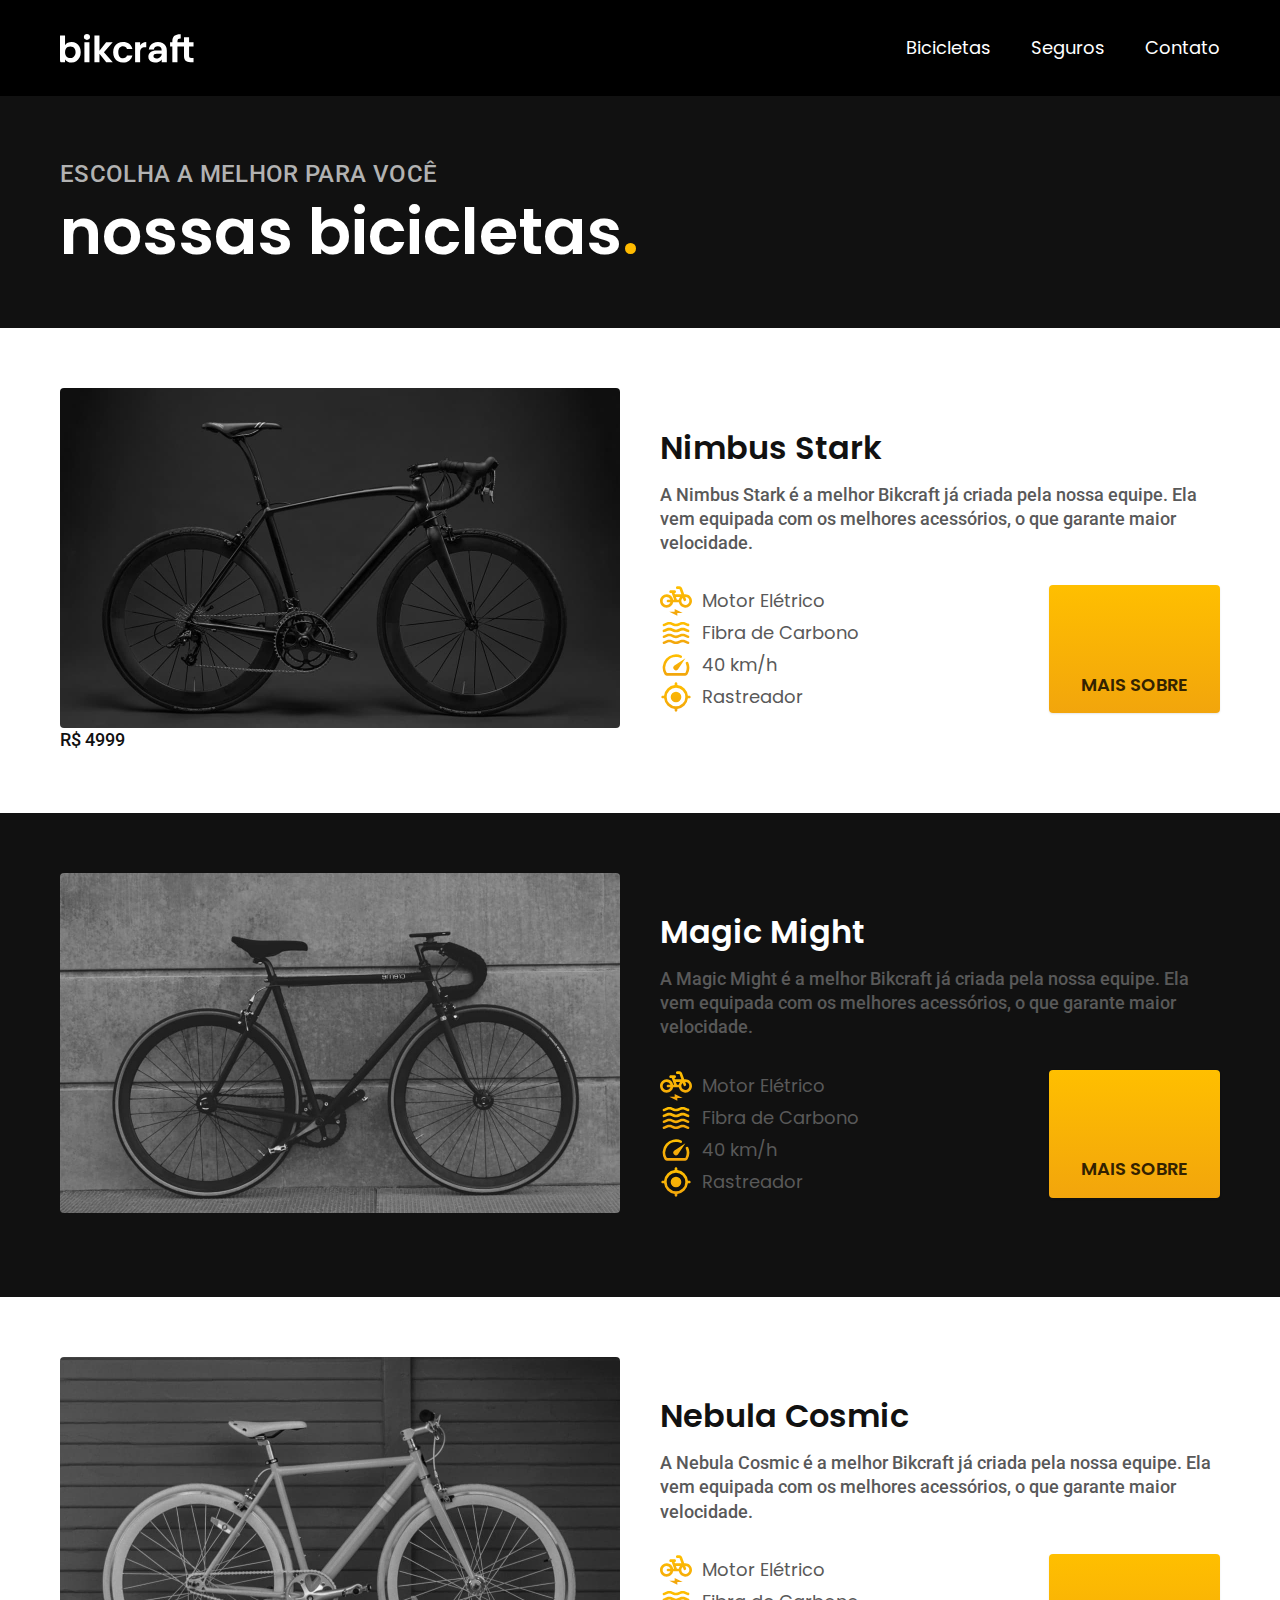
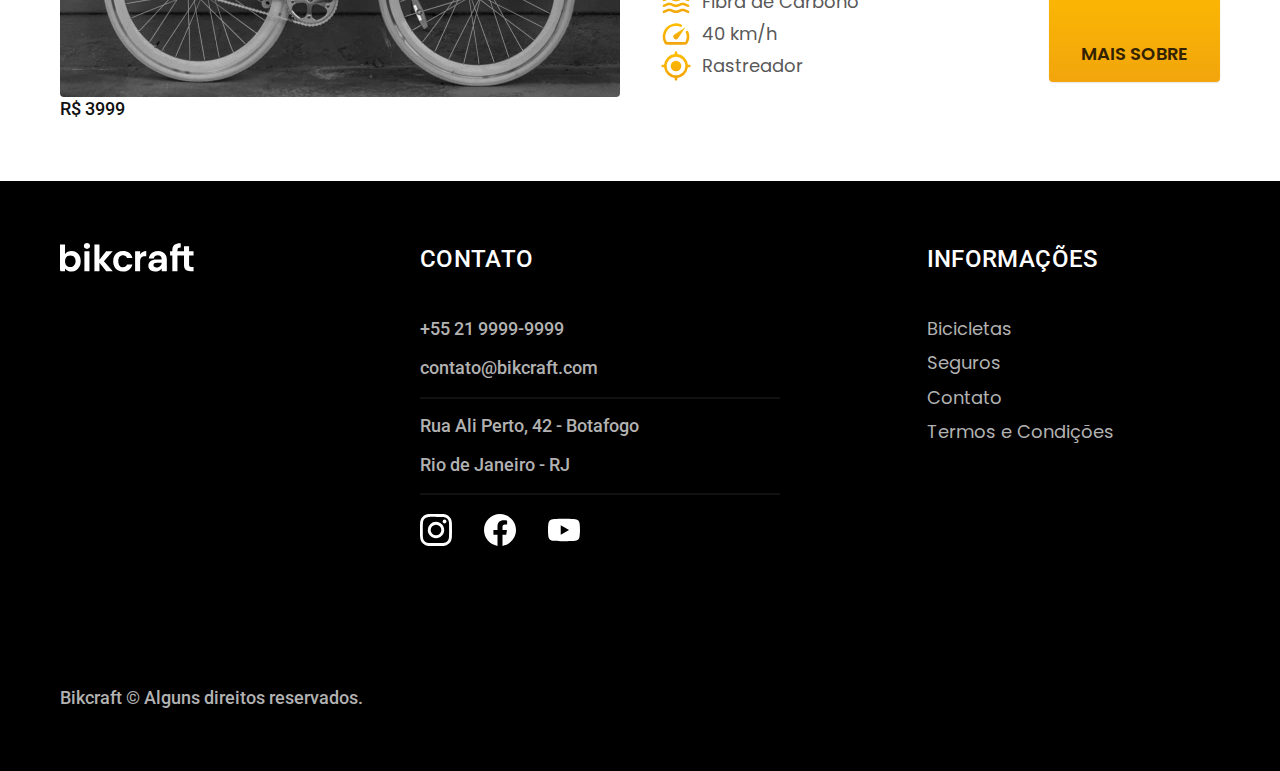
==== bicicletas.html @ 7add2680 "Pagina home finalizada. Adicionando páginas Bicicletas e Termos" ====
<!DOCTYPE html>
<html lang="pt-br">

<head>
  <meta charset="UTF-8">
  <meta name="viewport" content="width=device-width, initial-scale=1.0">
  <meta name="description" content="Nossas Bicicletas.">
  <link rel="stylesheet" href="./css/style.css">

  <link rel="preconnect" href="https://fonts.googleapis.com">
  <link rel="preconnect" href="https://fonts.gstatic.com" crossorigin>
  <link href="https://fonts.googleapis.com/css2?family=Merriweather:ital,wght@1,900&family=Poppins:wght@400;600&family=Rajdhani:wght@300;400;500;600&family=Roboto:ital,wght@0,500;1,400&display=swap" rel="stylesheet">
  <title>Nossas Bicicletas | Bikcraft</title>
</head>

<body>
  <header class="header-bg">
    <div class="header container">
      <a href="./">
        <img src="./img/bikcraft.svg" alt="Bikcraft">
      </a>

      <nav aria-label="primaria">
        <ul class="header-menu font-1-m cor-0">
          <li><a href="./bicicletas.html">Bicicletas</a></li>
          <li><a href="./seguros.html">Seguros</a></li>
          <li><a href="./contato.html">Contato</a></li>
        </ul>
      </nav>
    </div>
  </header>

  <main>
    <div class="titulo-bg">
      <div class="titulo container">
        <p class="font-2-l-b cor-5">Escolha a melhor para você</p>
        <h2 class="cor-0 font-1-xxl">nossas bicicletas<span class="cor-p1">.</span></h2>
      </div>
    </div>

    <div class="bicicleta-bg">
      <div class="bicicleta container">
        <div class="bicicleta-img">
          <img src="./img/bicicletas/nimbus.jpg" alt="Bicicleta preta">
          <span class="font-2-m">R$ 4999</span>
        </div>

        <div class="bicicleta-texto">
          <h2 class="font-1-xl cor-11">Nimbus Stark</h2>
          <p class="font-2-m cor-8">A Nimbus Stark é a melhor Bikcraft já criada pela nossa equipe. Ela vem equipada com os melhores acessórios, o que garante maior velocidade.</p>
          <ul class="font-1-m cor-8">
            <li>
              <img src="./img/icones/eletrica.svg" alt="">
              Motor Elétrico
            </li>
            <li>
              <img src="./img/icones/carbono.svg" alt="">
              Fibra de Carbono
            </li>
            <li>
              <img src="./img/icones/velocidade.svg" alt="">
              40 km/h
            </li>
            <li>
              <img src="./img/icones/rastreador.svg" alt="">
              Rastreador
            </li>
          </ul>
          <a href="" class="botao">MAIS SOBRE</a>
        </div>
      </div>

    </div>
    <div class="bicicleta-bg fundo-escuro">
      <div class="bicicleta container">
        <div class="bicicleta-img">
          <img src="./img/bicicletas/magic.jpg" alt="Bicicleta preta">
          <span class="font-2-m">R$ 4999</span>
        </div>

        <div class="bicicleta-texto">
          <h2 class="font-1-xl cor-0">Magic Might</h2>
          <p class="font-2-m cor-8">A Magic Might é a melhor Bikcraft já criada pela nossa equipe. Ela vem equipada com os melhores acessórios, o que garante maior velocidade.</p>
          <ul class="font-1-m cor-8">
            <li>
              <img src="./img/icones/eletrica.svg" alt="">
              Motor Elétrico
            </li>
            <li>
              <img src="./img/icones/carbono.svg" alt="">
              Fibra de Carbono
            </li>
            <li>
              <img src="./img/icones/velocidade.svg" alt="">
              40 km/h
            </li>
            <li>
              <img src="./img/icones/rastreador.svg" alt="">
              Rastreador
            </li>
          </ul>
          <a href="" class="botao">MAIS SOBRE</a>
        </div>
      </div>
    </div>

    <div class="bicicleta-bg">
      <div class="bicicleta container">
        <div class="bicicleta-img">
          <img src="./img/bicicletas/nebula.jpg" alt="Bicicleta branca">
          <span class="font-2-m">R$ 3999</span>
        </div>
        <div class="bicicleta-texto">
          <h2 class="font-1-xl cor-11">Nebula Cosmic</h2>
          <p class="font-2-m cor-8">A Nebula Cosmic é a melhor Bikcraft já criada pela nossa equipe. Ela vem equipada com os melhores acessórios, o que garante maior velocidade.</p>
          <ul class="font-1-m cor-8">
            <li>
              <img src="./img/icones/eletrica.svg" alt="">
              Motor Elétrico
            </li>
            <li>
              <img src="./img/icones/carbono.svg" alt="">
              Fibra de Carbono
            </li>
            <li>
              <img src="./img/icones/velocidade.svg" alt="">
              40 km/h
            </li>
            <li>
              <img src="./img/icones/rastreador.svg" alt="">
              Rastreador
            </li>
          </ul>
          <a href="" class="botao">MAIS SOBRE</a>
        </div>
      </div>
    </div>
  </main>

  <footer class="footer-bg">
    <div class="footer container">
      <a href="./">
        <img src="./img/bikcraft.svg" alt="Bikcraft">
      </a>

      <div class="contato">
        <h3 class="footer-titulo font-2-l-b cor-0">CONTATO</h3>
        <ul class="contato-links font-2-m cor-5">
          <li><a href="tel:+552199999999">+55 21 9999-9999</a></li>
          <li><a href="mailto:contato@bikcraft.com">contato@bikcraft.com</a></li>
          <li>Rua Ali Perto, 42 - Botafogo</li>
          <li>Rio de Janeiro - RJ</li>
        </ul>

        <ul class="contato-sociais">
          <li>
            <a href="./">
              <img src="./img/redes/instagram.svg" alt="Bikcraft">
            </a>
          </li>
          <li>
            <a href="./">
              <img src="./img/redes/facebook.svg" alt="Bikcraft">
            </a>
          </li>
          <li>
            <a href="./">
              <img src="./img/redes/youtube.svg" alt="Bikcraft">
            </a>
          </li>
        </ul>
      </div>

      <div class="informacoes">
        <h3 class="footer-titulo font-2-l-b cor-0">INFORMAÇÕES</h3>
        <ul class="informacoes-links font-1-m cor-5">
          <li><a href="">Bicicletas</a></li>
          <li><a href="">Seguros</a></li>
          <li><a href="">Contato</a></li>
          <li><a href="termos.html">Termos e Condições</a></li>
        </ul>
      </div>
      <span class="direitos font-2-m cor-5">Bikcraft © Alguns direitos reservados.</span>
    </div>
  </footer>
</body>

</html>
---- css/style.css ----
@import "./global/global.css";
@import "./utilidades/tipografia.css";
@import "./utilidades/cores.css";

@import "./global/header.css";
@import "./global/footer.css";

/* Utilidades */
@import "./utilidades/componentes.css";

/* Home */
@import "./home/introducao.css";
@import "./home/tecnologia.css";
@import "./home/parceiros.css";
@import "./home/depoimento.css";
@import "./home/seguros.css";

/* Bicicletas */
@import "./bicicletas/bicicletas.css";
@import "./bicicletas/bicicletas-lista.css";

/* Termos */
@import "./termos/termos.css";

/* Seguros */
@import "./seguros/seguros.css";
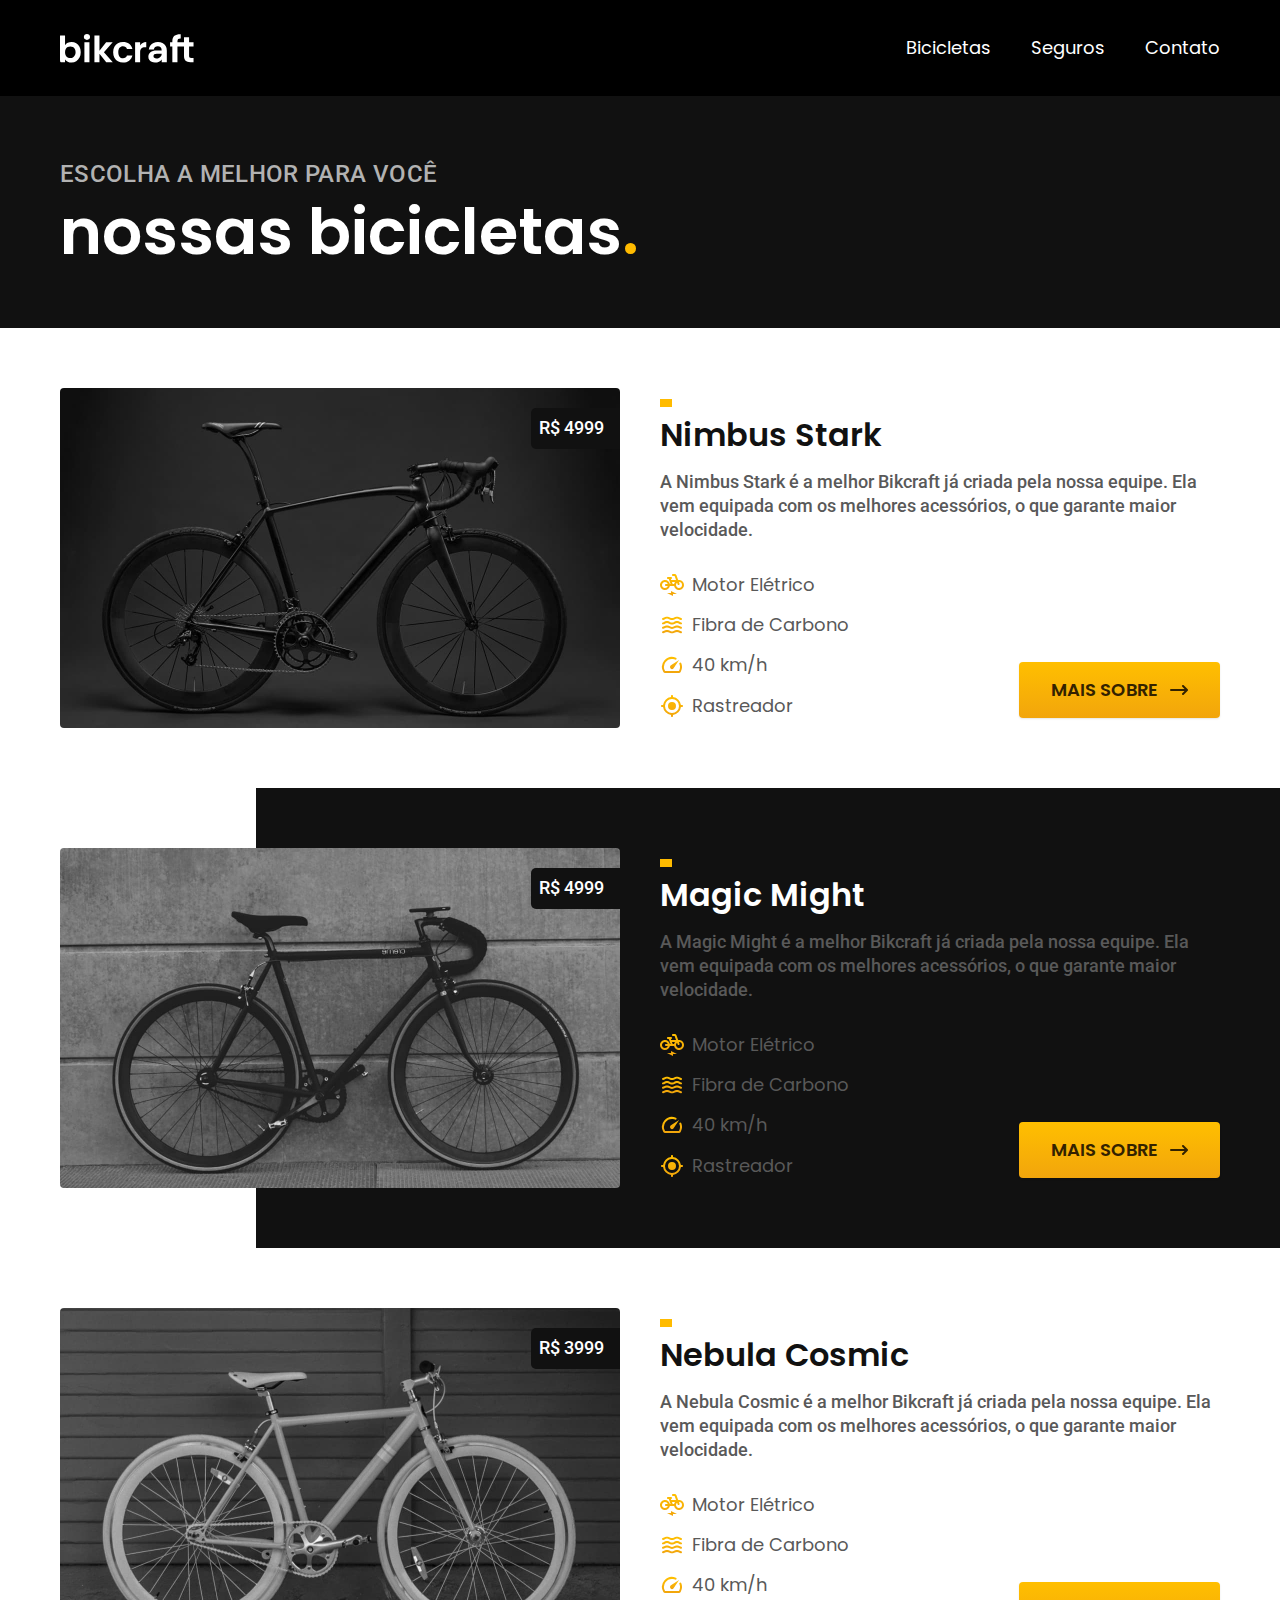
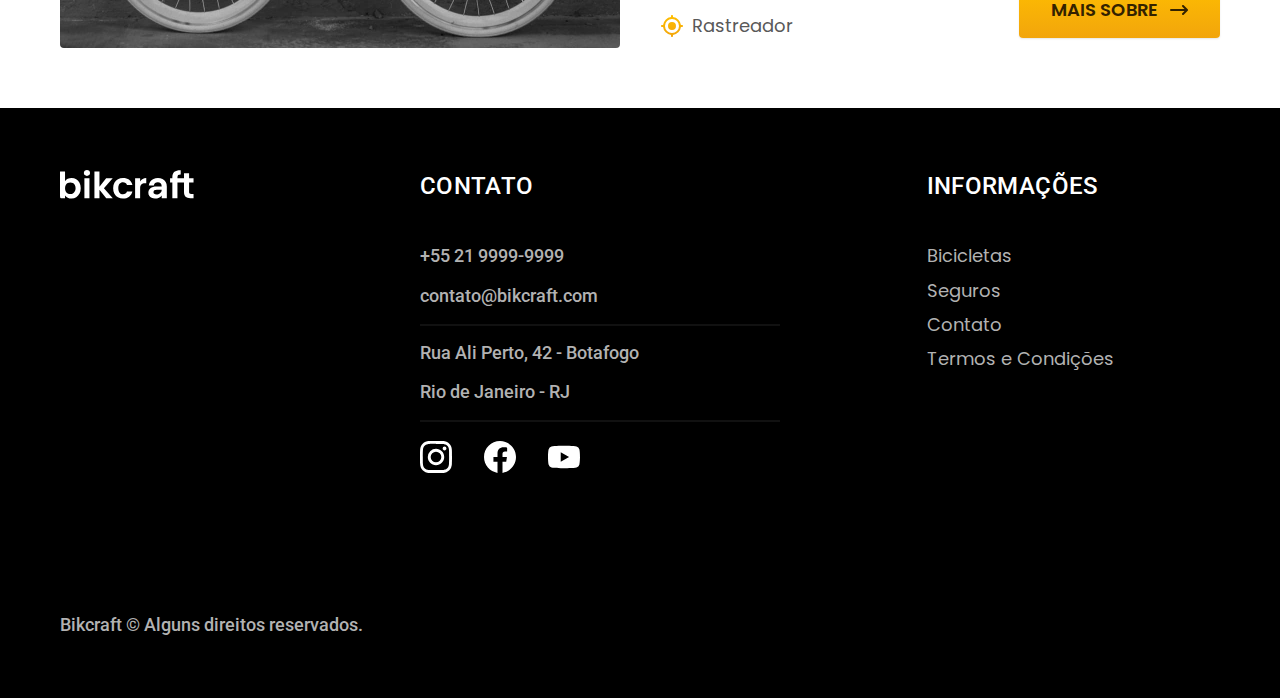
==== commit 010bc90a: "Adicionando página de bicicletas" ====
--- a/bicicletas.html
+++ b/bicicletas.html
@@ -42,7 +42,7 @@
       <div class="bicicleta container">
         <div class="bicicleta-img">
           <img src="./img/bicicletas/nimbus.jpg" alt="Bicicleta preta">
-          <span class="font-2-m">R$ 4999</span>
+          <span class="font-2-m cor-0">R$ 4999</span>
         </div>
 
         <div class="bicicleta-texto">
@@ -75,7 +75,7 @@
       <div class="bicicleta container">
         <div class="bicicleta-img">
           <img src="./img/bicicletas/magic.jpg" alt="Bicicleta preta">
-          <span class="font-2-m">R$ 4999</span>
+          <span class="font-2-m cor-0">R$ 4999</span>
         </div>
 
         <div class="bicicleta-texto">
@@ -108,7 +108,7 @@
       <div class="bicicleta container">
         <div class="bicicleta-img">
           <img src="./img/bicicletas/nebula.jpg" alt="Bicicleta branca">
-          <span class="font-2-m">R$ 3999</span>
+          <span class="font-2-m cor-0">R$ 3999</span>
         </div>
         <div class="bicicleta-texto">
           <h2 class="font-1-xl cor-11">Nebula Cosmic</h2>
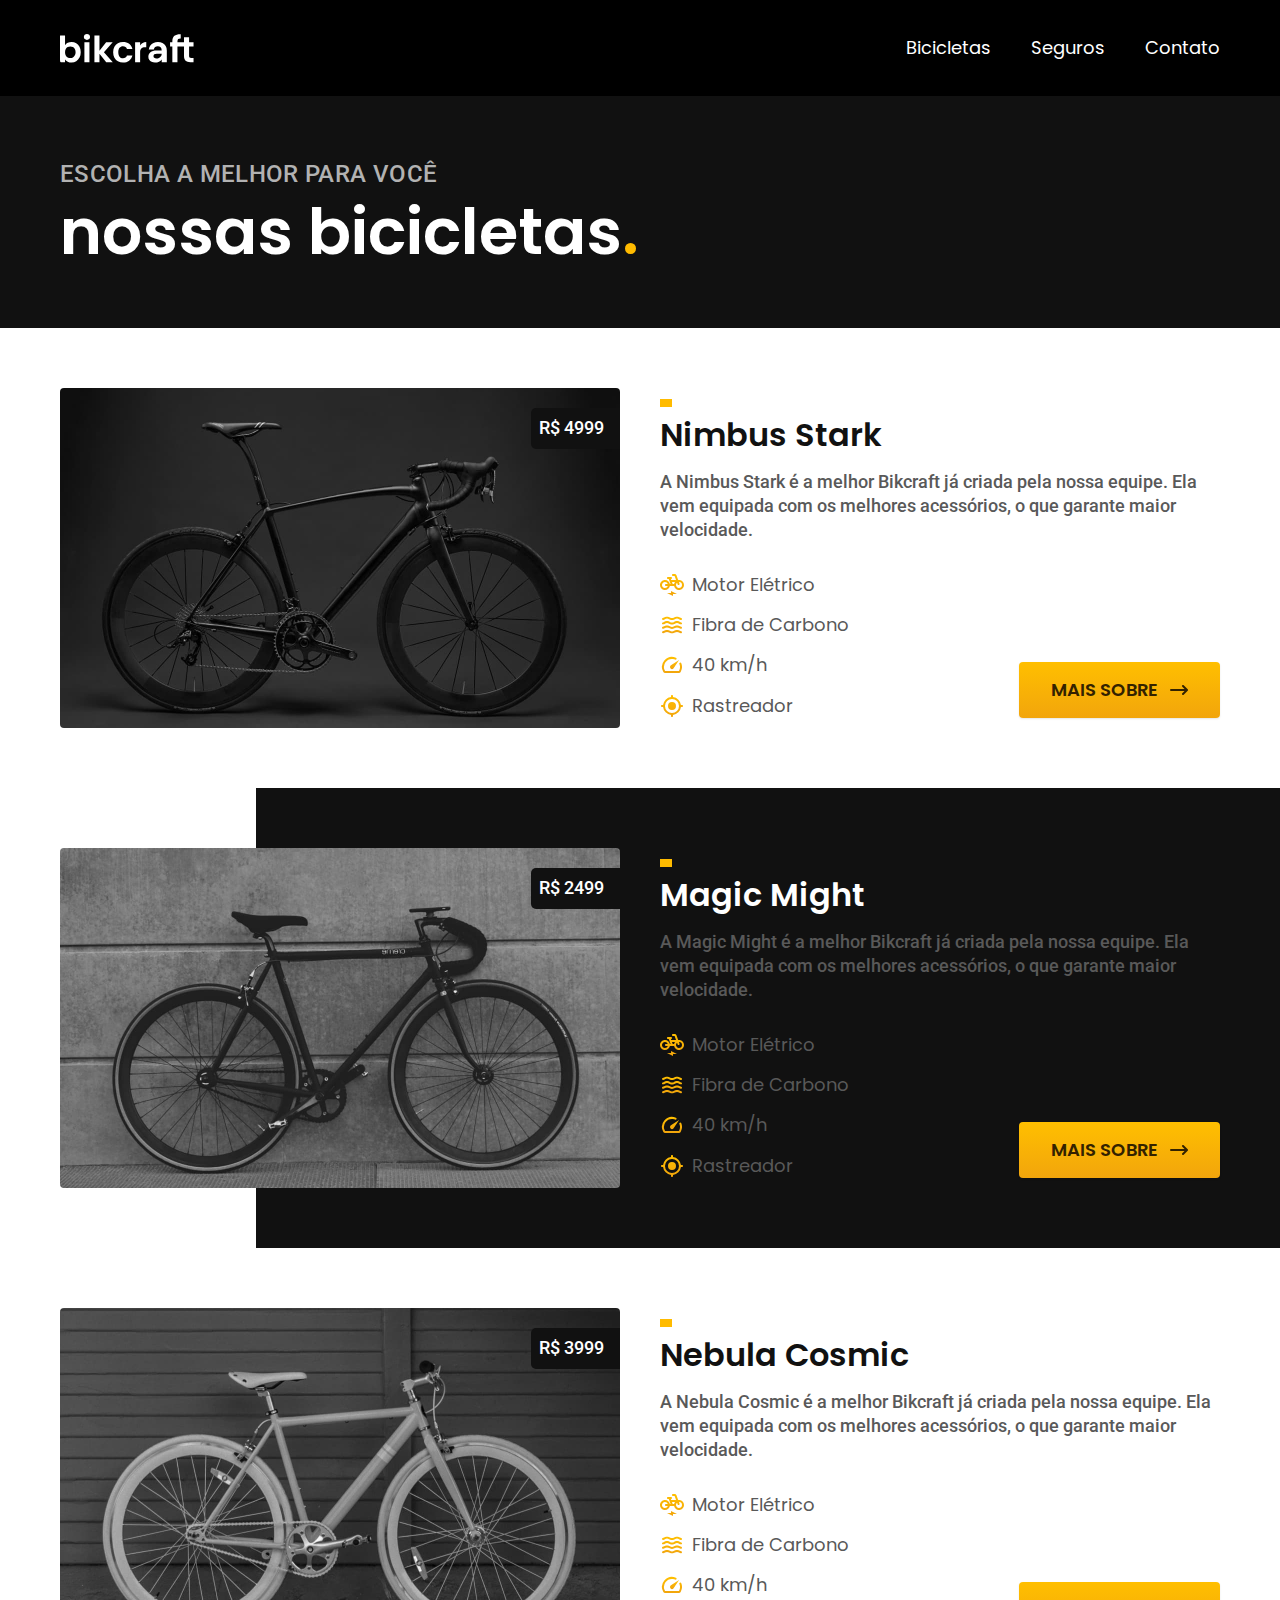
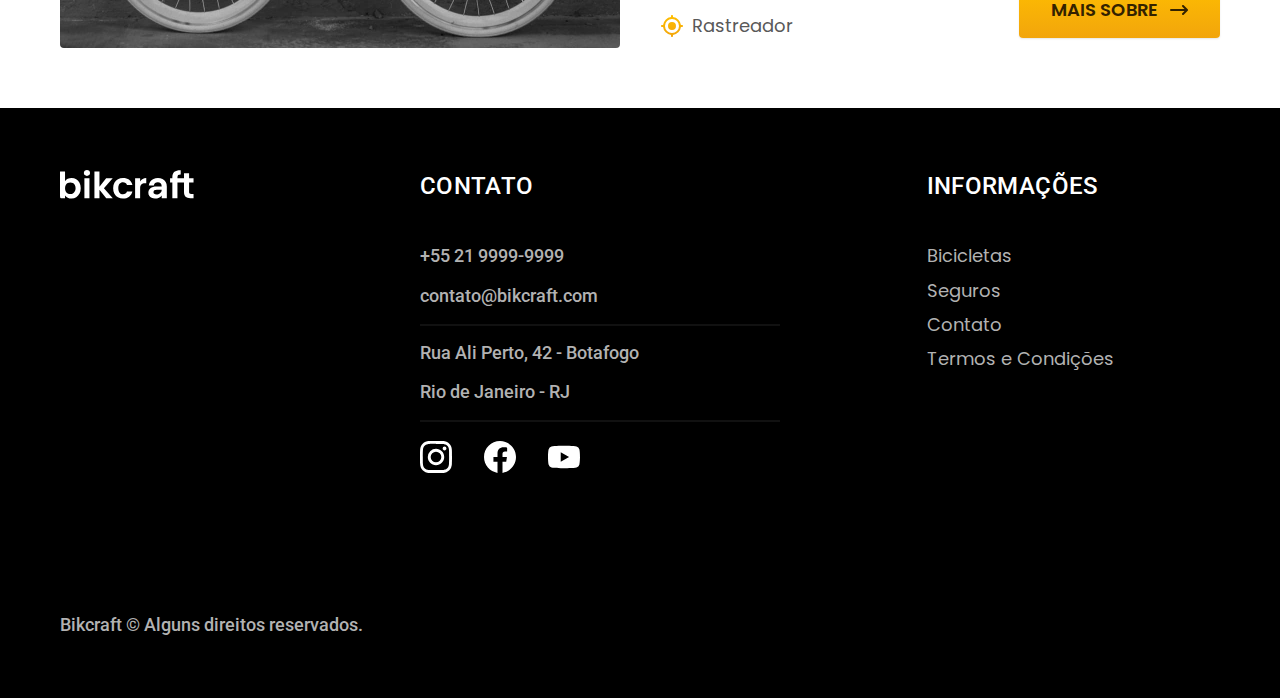
==== commit 5e66ff53: "Adicionando página de compra das bicicletas" ====
--- a/bicicletas.html
+++ b/bicicletas.html
@@ -39,7 +39,7 @@
     </div>
 
     <div class="bicicleta-bg">
-      <div class="bicicleta container">
+      <div class="bicicletas container">
         <div class="bicicleta-img">
           <img src="./img/bicicletas/nimbus.jpg" alt="Bicicleta preta">
           <span class="font-2-m cor-0">R$ 4999</span>
@@ -66,16 +66,16 @@
               Rastreador
             </li>
           </ul>
-          <a href="" class="botao">MAIS SOBRE</a>
+          <a href="./bicicletas/nimbus.html" class="botao">MAIS SOBRE</a>
         </div>
       </div>
 
     </div>
     <div class="bicicleta-bg fundo-escuro">
-      <div class="bicicleta container">
+      <div class="bicicletas container">
         <div class="bicicleta-img">
           <img src="./img/bicicletas/magic.jpg" alt="Bicicleta preta">
-          <span class="font-2-m cor-0">R$ 4999</span>
+          <span class="font-2-m cor-0">R$ 2499</span>
         </div>
 
         <div class="bicicleta-texto">
@@ -99,13 +99,13 @@
               Rastreador
             </li>
           </ul>
-          <a href="" class="botao">MAIS SOBRE</a>
+          <a href="./bicicletas/magic.html" class="botao">MAIS SOBRE</a>
         </div>
       </div>
     </div>
 
     <div class="bicicleta-bg">
-      <div class="bicicleta container">
+      <div class="bicicletas container">
         <div class="bicicleta-img">
           <img src="./img/bicicletas/nebula.jpg" alt="Bicicleta branca">
           <span class="font-2-m cor-0">R$ 3999</span>
@@ -131,7 +131,7 @@
               Rastreador
             </li>
           </ul>
-          <a href="" class="botao">MAIS SOBRE</a>
+          <a href="./bicicletas/nebula.html" class="botao">MAIS SOBRE</a>
         </div>
       </div>
     </div>
@@ -174,10 +174,10 @@
       <div class="informacoes">
         <h3 class="footer-titulo font-2-l-b cor-0">INFORMAÇÕES</h3>
         <ul class="informacoes-links font-1-m cor-5">
-          <li><a href="">Bicicletas</a></li>
-          <li><a href="">Seguros</a></li>
-          <li><a href="">Contato</a></li>
-          <li><a href="termos.html">Termos e Condições</a></li>
+          <li><a href="./bicicletas.html">Bicicletas</a></li>
+          <li><a href="./seguros.html">Seguros</a></li>
+          <li><a href="./contato.html">Contato</a></li>
+          <li><a href="./termos.html">Termos e Condições</a></li>
         </ul>
       </div>
       <span class="direitos font-2-m cor-5">Bikcraft © Alguns direitos reservados.</span>
--- a/css/style.css
+++ b/css/style.css
@@ -15,6 +15,10 @@
 @import "./home/depoimento.css";
 @import "./home/seguros.css";
 
+/* Bicicleta */
+@import "./bicicleta/bicicleta.css";
+@import "./bicicleta/seguro.css";
+
 /* Bicicletas */
 @import "./bicicletas/bicicletas.css";
 @import "./bicicletas/bicicletas-lista.css";
@@ -24,3 +28,5 @@
 
 /* Seguros */
 @import "./seguros/seguros.css";
+@import "./seguros/vantagens.css";
+@import "./seguros/perguntas.css";
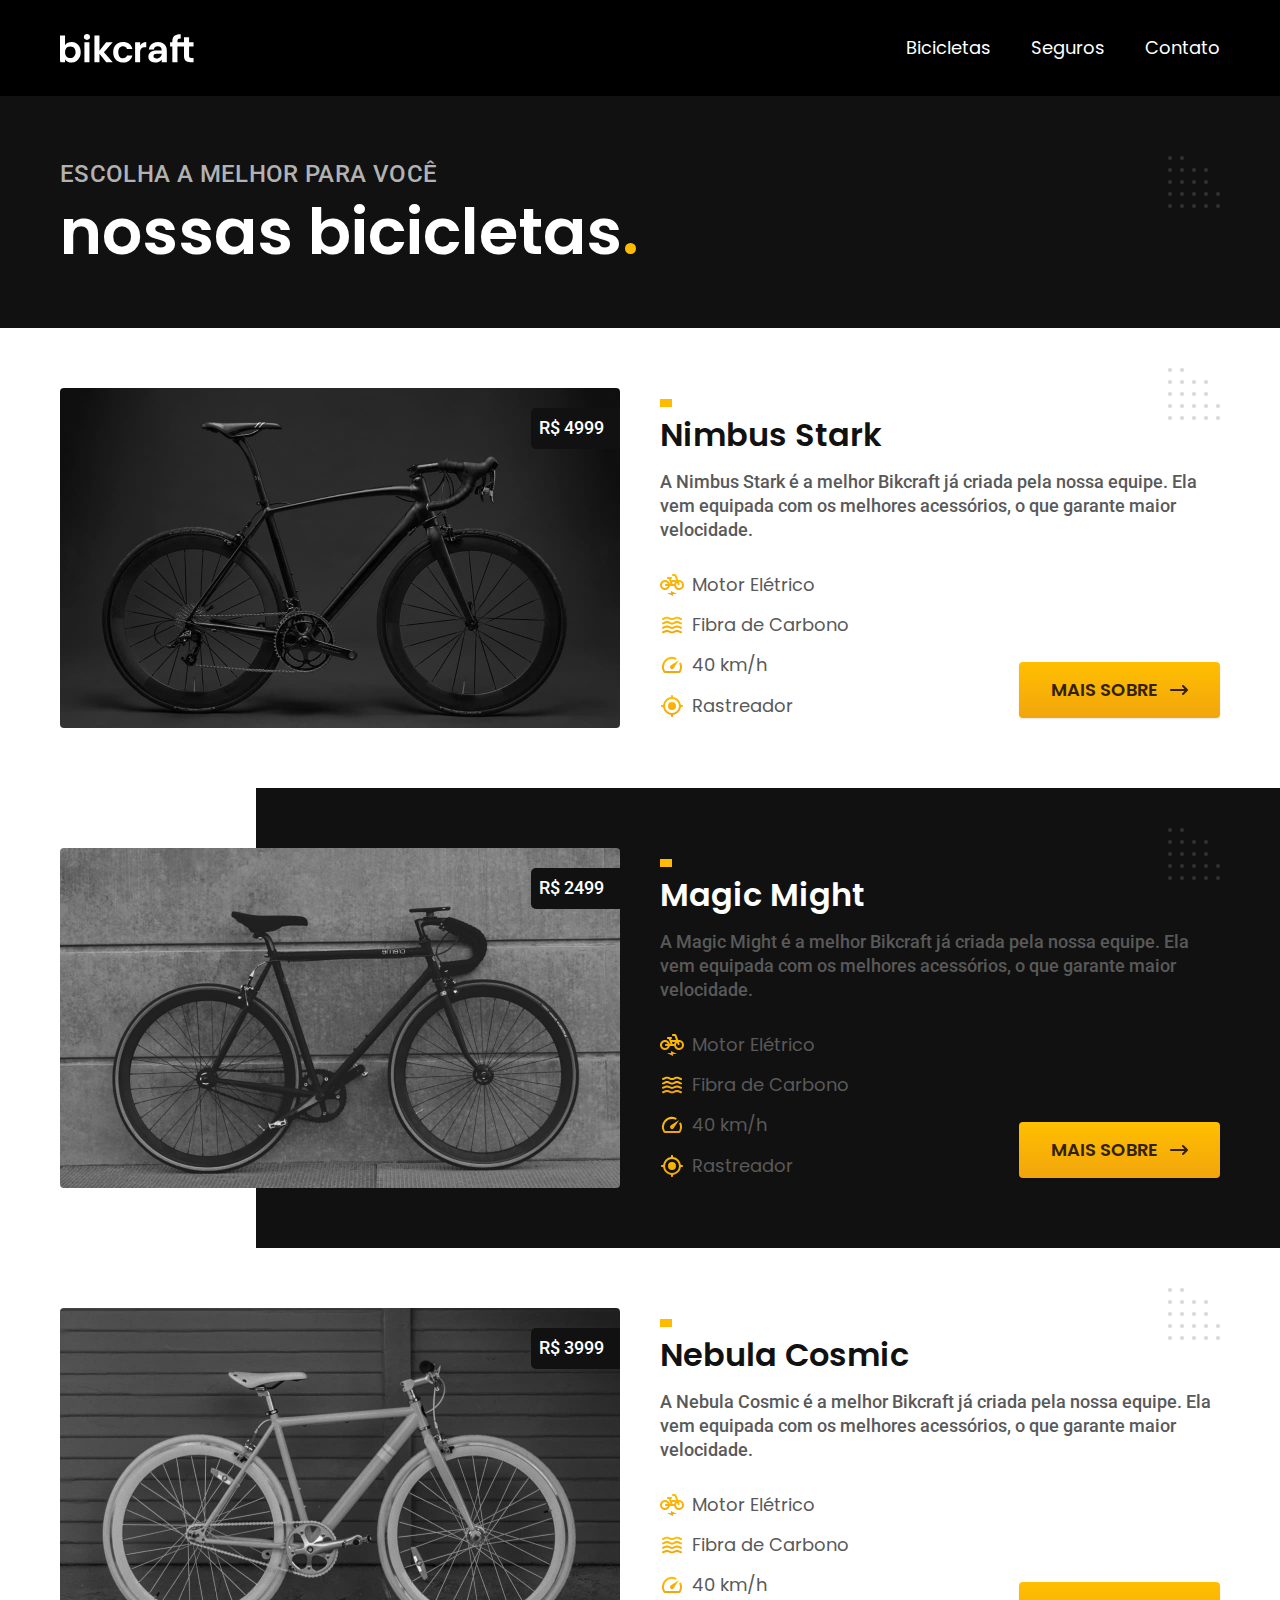
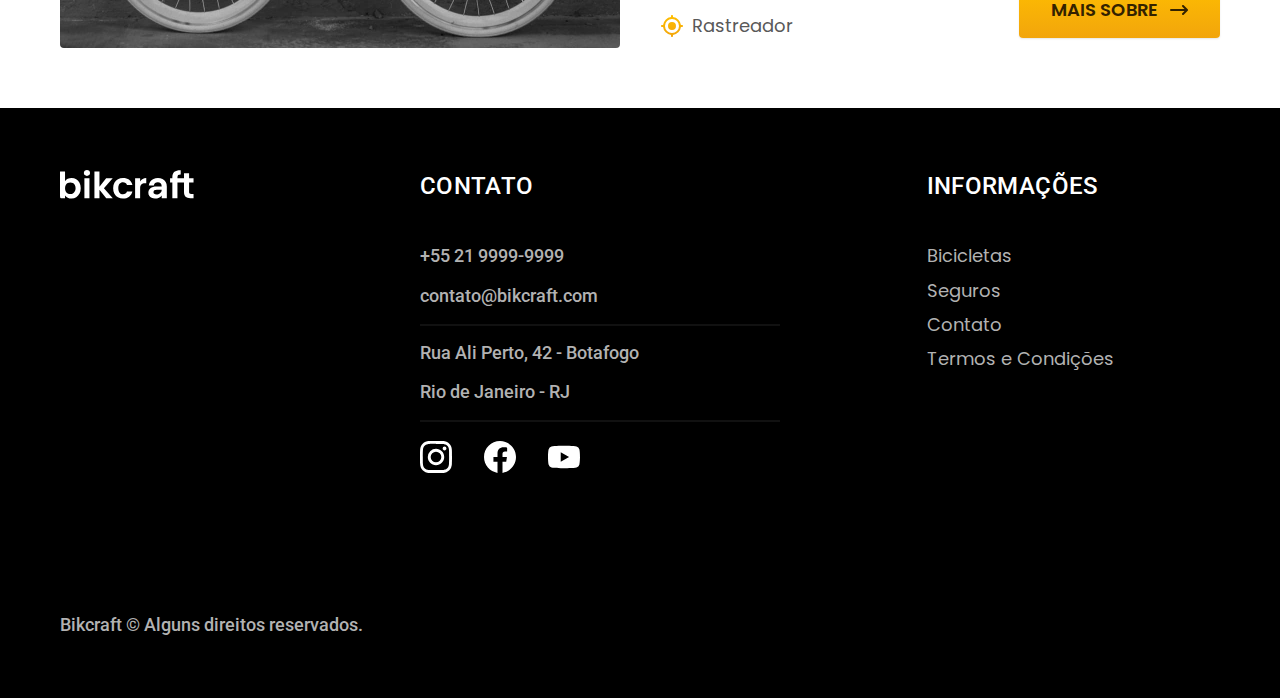
==== commit 8b09a824: "Adicionando decorações no site" ====
--- a/bicicletas.html
+++ b/bicicletas.html
@@ -5,6 +5,7 @@
   <meta charset="UTF-8">
   <meta name="viewport" content="width=device-width, initial-scale=1.0">
   <meta name="description" content="Nossas Bicicletas.">
+  <link rel="preload" href="./css/style.css" as="style">
   <link rel="stylesheet" href="./css/style.css">
 
   <link rel="preconnect" href="https://fonts.googleapis.com">
--- a/css/style.css
+++ b/css/style.css
@@ -7,6 +7,7 @@
 
 /* Utilidades */
 @import "./utilidades/componentes.css";
+@import "./utilidades/formulario.css";
 
 /* Home */
 @import "./home/introducao.css";
@@ -19,6 +20,10 @@
 @import "./bicicleta/bicicleta.css";
 @import "./bicicleta/seguro.css";
 
+/* Contato */
+@import "./contato/contato.css";
+@import "./contato/lojas.css";
+
 /* Bicicletas */
 @import "./bicicletas/bicicletas.css";
 @import "./bicicletas/bicicletas-lista.css";
@@ -30,3 +35,6 @@
 @import "./seguros/seguros.css";
 @import "./seguros/vantagens.css";
 @import "./seguros/perguntas.css";
+
+/* Orcamento */
+@import "./orcamento/orcamento.css";
--- a/css/style.css
+++ b/css/style.css
@@ -7,6 +7,7 @@
 
 /* Utilidades */
 @import "./utilidades/componentes.css";
+@import "./utilidades/formulario.css";
 
 /* Home */
 @import "./home/introducao.css";
@@ -19,6 +20,10 @@
 @import "./bicicleta/bicicleta.css";
 @import "./bicicleta/seguro.css";
 
+/* Contato */
+@import "./contato/contato.css";
+@import "./contato/lojas.css";
+
 /* Bicicletas */
 @import "./bicicletas/bicicletas.css";
 @import "./bicicletas/bicicletas-lista.css";
@@ -30,3 +35,6 @@
 @import "./seguros/seguros.css";
 @import "./seguros/vantagens.css";
 @import "./seguros/perguntas.css";
+
+/* Orcamento */
+@import "./orcamento/orcamento.css";
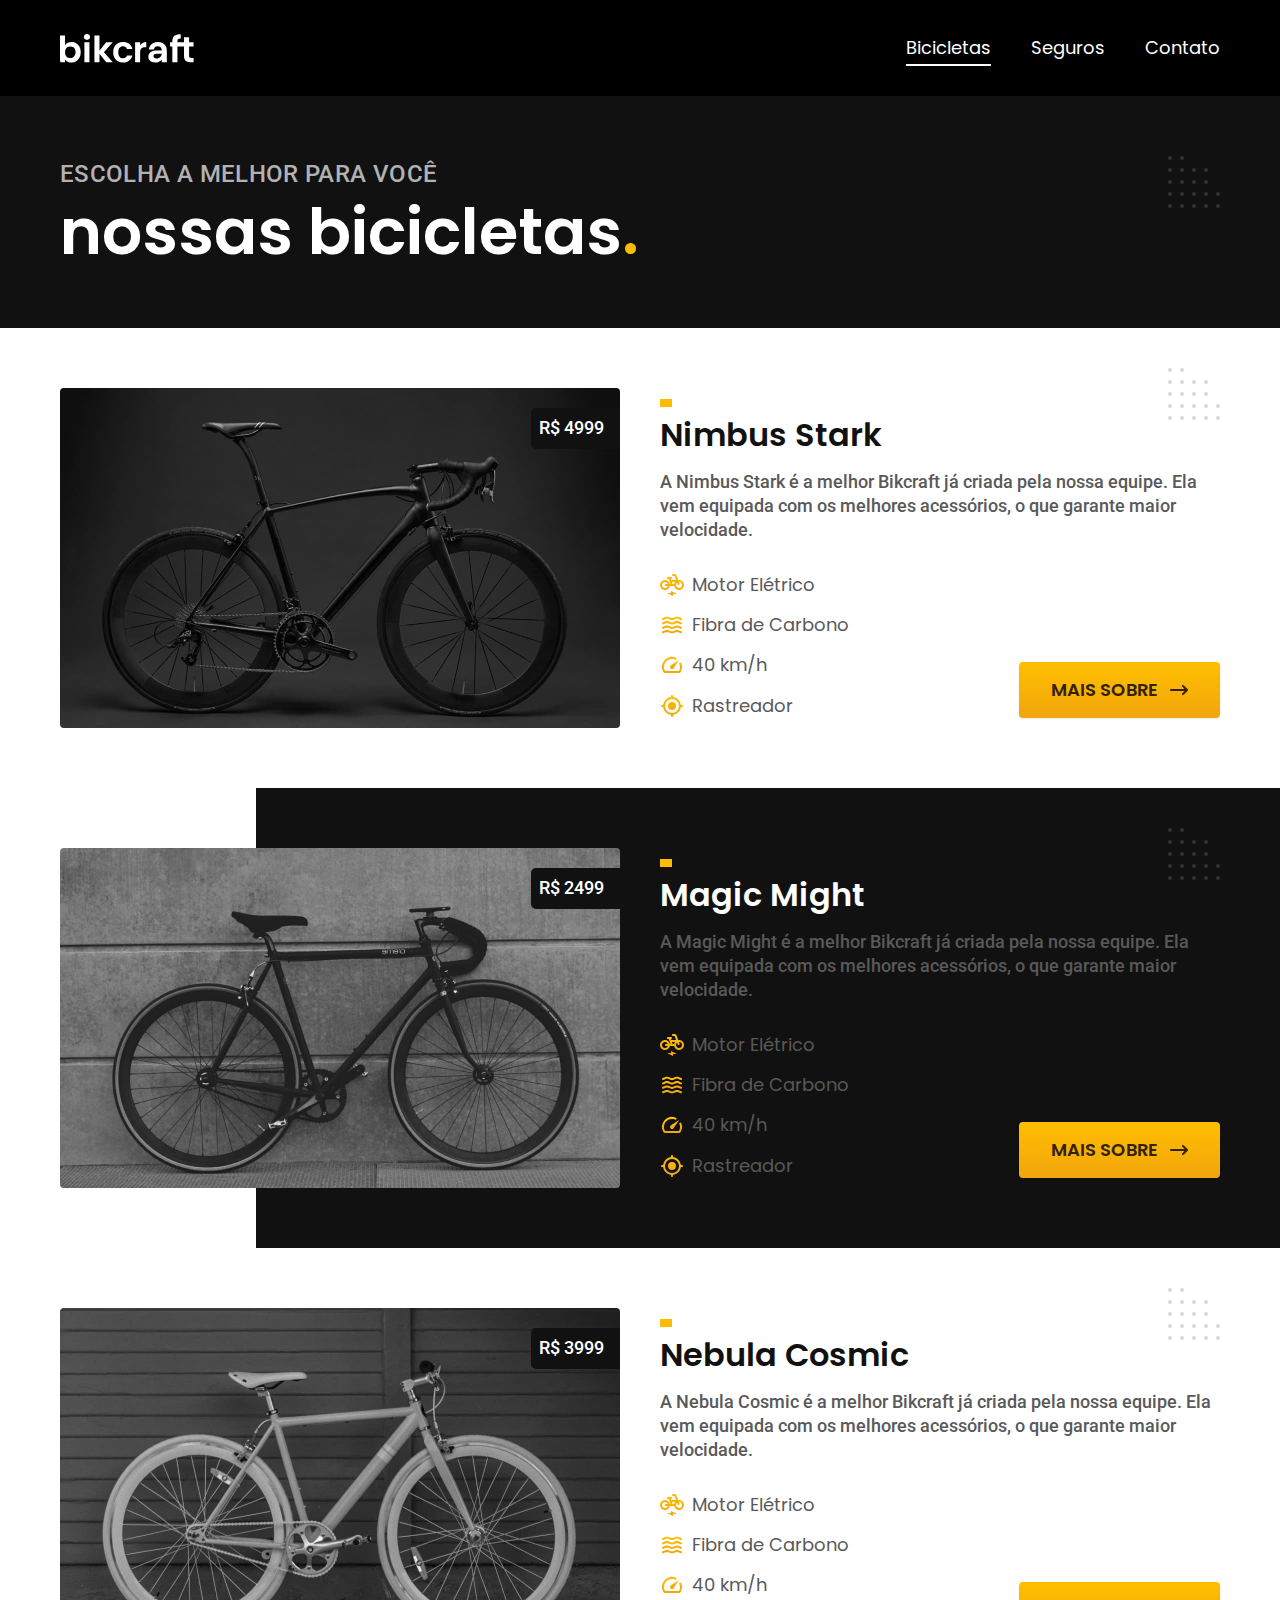
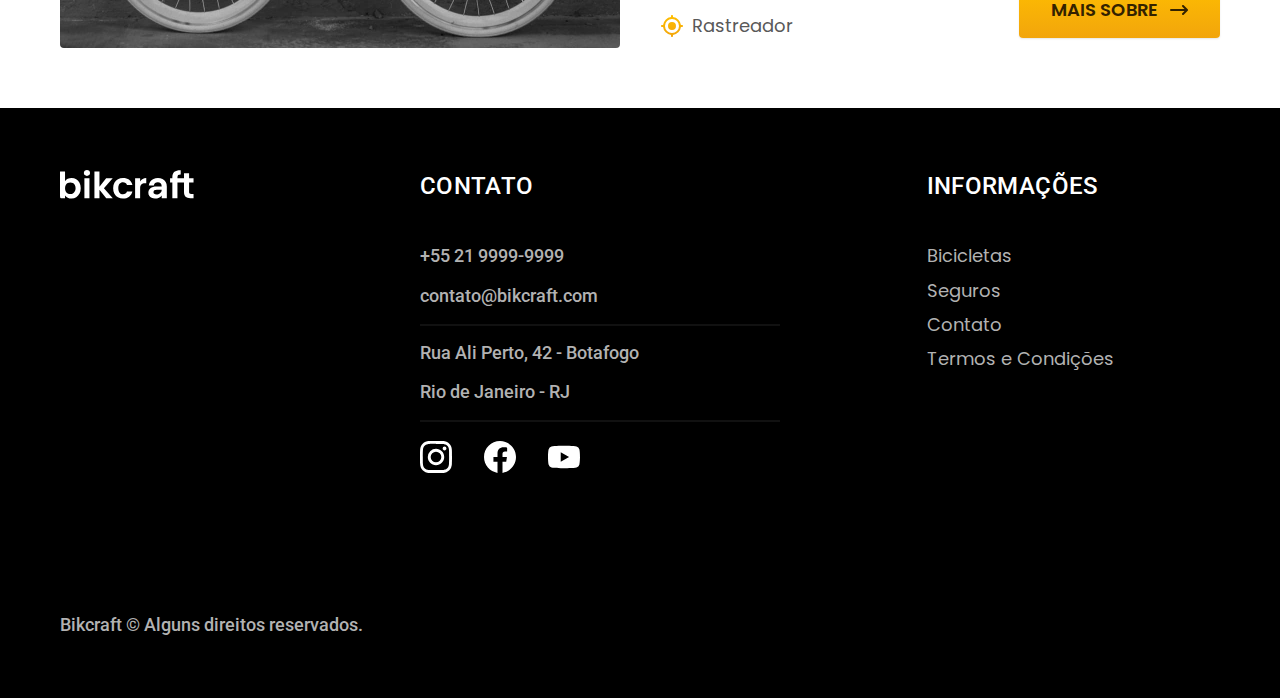
==== commit 08b6f506: "Adicionando JavaScript ao site" ====
--- a/bicicletas.html
+++ b/bicicletas.html
@@ -5,13 +5,15 @@
   <meta charset="UTF-8">
   <meta name="viewport" content="width=device-width, initial-scale=1.0">
   <meta name="description" content="Nossas Bicicletas.">
-  <link rel="preload" href="./css/style.css" as="style">
-  <link rel="stylesheet" href="./css/style.css">
+  <link rel="icon" href="./favicon.svg" type="image/svg+xml">
+  <link rel="preload" href="./css/style.min.css" as="style">
+  <link rel="stylesheet" href="./css/style.min.css">
 
   <link rel="preconnect" href="https://fonts.googleapis.com">
   <link rel="preconnect" href="https://fonts.gstatic.com" crossorigin>
   <link href="https://fonts.googleapis.com/css2?family=Merriweather:ital,wght@1,900&family=Poppins:wght@400;600&family=Rajdhani:wght@300;400;500;600&family=Roboto:ital,wght@0,500;1,400&display=swap" rel="stylesheet">
   <title>Nossas Bicicletas | Bikcraft</title>
+  <script>document.documentElement.classList.add('js')</script>
 </head>
 
 <body>
@@ -184,6 +186,7 @@
       <span class="direitos font-2-m cor-5">Bikcraft © Alguns direitos reservados.</span>
     </div>
   </footer>
+  <script src="./js/script.js"></script>
 </body>
 
 </html>--- a/css/style.min.css
+++ b/css/style.min.css
@@ -0,0 +1 @@
+body{margin:0;font-family:Arial,Helvetica,sans-serif;color:#111}blockquote,dd,h1,h2,h3,h4,p,ul{margin:0}ul{padding:0;list-style:none}a{text-decoration:none;color:inherit}img{max-width:100%;display:block;border-radius:4px}img[src$=".jpg"]{border-radius:4px}.header-bg{background-color:var(--cor-12)}.header{display:flex;flex-wrap:wrap;gap:20px;justify-content:space-between;align-items:center;padding-top:20px;padding-bottom:20px}.header-menu{display:flex;flex-wrap:wrap;gap:40px}.header-menu a{display:inline-block;padding:16px 0;position:relative}.header-menu a::after{content:"";display:block;height:2px;width:0%;background-color:var(--cor-0);margin-top:4px;transition:.3s;position:absolute}.header-menu a.ativo::after,.header-menu a:hover::after{width:100%}@media (max-width:800px){.header-menu{gap:20px}.header-menu a{background:var(--cor-11);padding:12px 16px;border-radius:4px}.header-menu a:hover{background-color:var(--cor-10)}.header-menu a::after{display:none}}@media (max-width:600px){.header-menu{gap:12px}.header-menu a{padding:8px 12px;font-size:.875rem}}.footer-bg{background-color:var(--cor-12)}.footer{padding-top:60px;padding-bottom:60px;display:grid;grid-template-columns:3fr 5fr 4fr;gap:140px}.footer a:hover{color:var(--cor-0)}.footer-titulo{margin-bottom:40px}.contato-links{display:flex;flex-direction:column;gap:15px}.contato-links li:nth-child(2n)::after{content:"";display:block;max-width:360px;height:2px;background:var(--cor-11);margin-top:16px}.contato-sociais{margin-top:19px;display:flex;gap:32px}.informacoes-links{display:flex;flex-direction:column;gap:10px}.direitos{grid-column:1/-1}@media (max-width:800px){.footer>a{display:none}.footer{grid-template-columns:1fr 1fr;gap:60px}.footer-titulo{margin-bottom:20px}}@media (max-width:600px){.footer{grid-template-columns:1fr}}.js .fadeInDown{transform:translate3d(0,-20px,0)}.js .fadeInUp{transform:translate3d(0,20px,0)}.js .fadeInRight{transform:translate3d(20px,0,0)}.js .fadeInLeft{transform:translate3d(-20px,0,0)}.js [data-anime]{opacity:0}.js .anime{opacity:1;transform:none;transition:transform .8s,opacity .8s}.container{max-width:1200px;padding-left:20px;padding-right:20px;box-sizing:border-box;margin-left:auto;margin-right:auto}.botao{display:inline-block;padding:16px 32px;background:linear-gradient(#ffbf00,#f2a50c);border-radius:4px;box-shadow:0 1px 2px 0 rgba(0,0,0,.1);text-transform:uppercase;font:600 1.125rem/1.35 Poppins,sans-serif;color:var(--cor-p5);max-width:max-content;border:none;cursor:pointer}.botao.secundario{background:var(--cor-10);color:var(--cor-2)}.botao.secundario:hover{background:var(--cor-9)}.botao:hover{background:linear-gradient(#ffb60d,#e59317)}@media (max-width:600px){.botao{padding:12px 16px;font-size:1rem}}.link{display:inline-block;color:var(--cor-p1);font:600 1.5rem/1.5 Poppins,sans-serif;text-transform:uppercase}.link::after{content:"";display:block;width:100%;height:4px;background-color:currentColor}.link:hover{color:var(--cor-0)}.titulo-bg{padding-top:60px;padding-bottom:60px;background:var(--cor-11)}.titulo{background:url("../img/dec/top-right.svg") no-repeat top right 20px}.titulo p{margin-bottom:4px}@media (max-width:800px){.titulo-bg{padding-top:40px;padding-bottom:40px}.titulo p{font-size:1rem;text-transform:lowercase}}:root{--cor-0:#ffffff;--cor-1:#f7f7f7;--cor-2:#ededed;--cor-3:#dedede;--cor-4:#cccccc;--cor-5:#b2b2b2;--cor-6:#9c9c9c;--cor-7:#717171;--cor-8:#595959;--cor-9:#404040;--cor-10:#2e2e2e;--cor-11:#111111;--cor-12:#000000;--cor-p1:#ffbb00;--cor-p2:#e4a30b;--cor-p3:#a66f00;--cor-p4:#664400;--cor-p5:#332200}.cor-0{color:var(--cor-0)}.cor-1{color:var(--cor-1)}.cor-2{color:var(--cor-2)}.cor-3{color:var(--cor-3)}.cor-4{color:var(--cor-4)}.cor-5{color:var(--cor-5)}.cor-6{color:var(--cor-6)}.cor-7{color:var(--cor-7)}.cor-8{color:var(--cor-8)}.cor-9{color:var(--cor-9)}.cor-10{color:var(--cor-10)}.cor-11{color:var(--cor-11)}.cor-12{color:var(--cor-12)}.cor-p1{color:var(--cor-p1)}.cor-p2{color:var(--cor-p2)}.cor-p3{color:var(--cor-p3)}.cor-p4{color:var(--cor-p4)}.cor-p5{color:var(--cor-p5)}.form{display:grid;grid-template-columns:1fr 1fr;gap:20px}.form label{display:block;font:400 1rem/1.5 Poppins,sans-serif;margin-bottom:4px}.form .col-2{grid-column:span 2}.form input[type=email],.form input[type=text],.form textarea{font:400 1rem/1.5 Roboto,sans-serif;background:var(--cor-1);border:1px solid var(--cor-2);padding:12px;border-radius:4px;width:100%;box-sizing:border-box}.form input[type=email]:focus,.form input[type=text]:focus,.form textarea:focus{outline:0;border-color:var(--cor-p1);background:var(--cor-0);box-shadow:0 0 0 2px #fea}@media (max-width:600px){.form{grid-template-columns:1fr}.form .col-2{grid-column:1}}.font-1-xs{font:400 0.75rem/1.35 Poppins,sans-serif}.font-2-xs{font:400 0.875rem/1.43 Roboto,sans-serif}.font-1-s{font:400 1rem/1.5 Poppins,sans-serif}.font-2-s{font:400 1rem/1.5 Roboto,sans-serif}.font-1-m,.font-1-m-b{font:400 1.125rem/1.35 Poppins,sans-serif}.font-1-m-b{font-weight:600}.font-2-m{font:500 1.125rem/1.35 Roboto,sans-serif}.font-1-l{font:400 1.5rem/1.5 Poppins,sans-serif}.font-2-l,.font-2-l-b{font:600 1.5rem/1.5 Roboto,sans-serif}.font-2-l-b{font-weight:500;letter-spacing:.015em;text-transform:uppercase}.font-1-xl{font:600 2rem/1.25 Poppins,sans-serif}.font-2-xl{font:500 2rem/1.25 Roboto,sans-serif}.font-1-xxl{font:600 4rem/1.125 Poppins,sans-serif}@media (max-width:1200px){.font-1-xxl{font-size:3rem}.font-2-l,.font-2-l-b{font-size:1.125rem}}@media (max-width:800px){.font-1-xxl{font-size:2rem}.font-1-xl,.font-2-xl{font-size:1.5rem}}.introducao-bg{background:var(--cor-12) url("../img/dec/bottom-left.svg") no-repeat bottom 160px left 20px;box-shadow:inset 0 -120px var(--cor-0)}.introducao{display:grid;grid-template-columns:1fr 1fr;gap:0 40px}.introducao-conteudo{align-self:end;padding-bottom:200px}.introducao img{width:100%;height:100%;object-fit:cover}.introducao h1{margin-bottom:32px}.introducao p{margin-bottom:20px}@media (max-width:800px){.introducao-bg{background:var(--cor-11);padding-top:40px;box-shadow:inset 0 -60px #fff}.introducao{grid-template-columns:1fr;gap:32px}.introducao-conteudo{padding-bottom:0}.introducao h1{margin-bottom:16px}.introducao img{height:300px;width:100%}}.tecnologia-bg{background:var(--cor-11) url("../img/dec/bottom-left.svg") no-repeat bottom 120px left 20px;box-shadow:inset 0 80px var(--cor-0),inset 0 -80px var(--cor-0)}.tecnologia{display:grid;grid-template-columns:1fr 1fr;gap:40px}.tecnologia-imagem img{width:100%;height:100%;object-fit:cover;object-position:left}.tecnologia-conteudo{padding-top:160px;padding-bottom:160px}.tecnologia-conteudo>span{display:block;margin-bottom:20px}.tecnologia-conteudo h2{margin-bottom:32px}.tecnologia-conteudo>p{margin-bottom:20px}.tecnologia-conteudo a{display:inline-block;margin-bottom:80px}.tecnologia-vantagens{display:flex;gap:40px}.tecnologia-vantagens h3{margin-bottom:8px;width:max-content}.tecnologia-vantagens img{width:24px;margin-bottom:20px}@media (max-width:800px){.tecnologia-bg{box-shadow:initial}.tecnologia{grid-template-columns:1fr}.tecnologia-conteudo{padding-top:60px;padding-bottom:60px}.tecnologia-imagem{display:none}.tecnologia a{margin-bottom:60px}}@media (max-width:600px){.tecnologia-vantagens{flex-direction:column}}.parceiros{padding-top:60px;padding-bottom:120px}.parceiros h2{margin-bottom:60px}.parceiros ul{padding:0 20px;max-width:1400px;display:grid;grid-template-columns:repeat(4,1fr);margin:0 auto}.parceiros li{display:flex;padding:32px;border-left:2px solid var(--cor-2)}.parceiros li:first-child,.parceiros li:nth-child(5){border-left:none}.parceiros li:nth-child(n+5){border-top:2px solid var(--cor-2)}.parceiros img{margin:auto}@media (max-width:800px){.parceiros{padding-bottom:60px}.parceiros h2{margin-bottom:20px}.parceiros ul{grid-template-columns:repeat(2,1fr)}.parceiros li:nth-child(n+3){border-top:2px solid var(--cor-2)}.parceiros li:nth-child(odd){border-left:none}.parceiros li{display:flex;padding:20px}}.depoimento{display:grid;grid-template-columns:1fr 1fr;background-color:var(--cor-p1);overflow:hidden}.depoimento img{width:100%;height:100%;border-radius:0;object-fit:cover}.depoimento-conteudo{padding:40px 40px 80px 80px;align-self:end;background:url("../img/dec/bottom-right.svg") no-repeat bottom 40px right 20px}.depoimento-conteudo p{max-width:32ch;font-family:Merriweather,serif;font-style:italic;font-weight:900;margin-bottom:32px;position:relative}.depoimento-conteudo p::after,.depoimento-conteudo p::before{font-size:5rem;color:var(--cor-p2);position:absolute}.depoimento-conteudo p::before{content:"“";left:-50px;top:-20px}.depoimento-conteudo p::after{content:"”"}@media (min-width:1200px){.depoimento img{max-height:520px}}@media (max-width:800px){.depoimento{grid-template-columns:1fr;text-align:center}.depoimento img{max-height:200px}.depoimento-conteudo{padding:40px 20px;justify-self:center}}.bicicleta{display:grid;grid-template-columns:1fr 1fr;align-items:start;gap:40px;padding-top:60px;padding-bottom:60px}#bicicleta .titulo p{text-transform:uppercase}.bicicleta-imagens{display:flex;flex-wrap:wrap;gap:20px}.bicicleta-imagens img{flex:1;min-width:200px}.bicicleta-imagens img:first-child{min-width:100%}.bicicleta-conteudo>p{margin-bottom:32px}.bicicleta-comprar{display:grid;grid-template-columns:max-content auto;align-items:center;justify-items:start;gap:8px 12px;margin-bottom:40px}.bicicleta-comprar a{grid-row:span 2}.bicicleta-comprar span{display:flex;align-items:center;background-color:var(--cor-12);gap:8px;padding:4px 8px;border-radius:4px}.bicicleta-conteudo h2{text-transform:uppercase;letter-spacing:.015em;margin-bottom:12px}.bicicleta-ficha,.bicicleta-informacoes{padding:32px;background-color:var(--cor-12);border-radius:4px}.bicicleta-informacoes{margin-bottom:40px;display:grid;grid-template-columns:1fr 1fr;gap:32px}.bicicleta-informacoes img{width:24px;margin-bottom:8px}.bicicleta-informacoes h3{margin-bottom:8px}.bicicleta-ficha li{padding:4px 0;display:flex;justify-content:space-between;border-bottom:1px solid var(--cor-11)}.bicicleta-ficha li:last-child{border-bottom:none}.bicicleta-ficha span{color:var(--cor-6)}@media (max-width:800px){.bicicleta{grid-template-columns:1fr;padding-top:40px;padding-bottom:40px}.bicicleta-imagens{grid-row:2}}@media (max-width:400px){.bicicleta-informacoes{grid-template-columns:1fr}.bicicleta-comprar{grid-template-columns:1fr}}.seguro-bg{background-color:var(--cor-11);box-shadow:inset 0 120px var(--cor-0),inset 0 -120px var(--cor-12)}.seguro{display:grid;grid-template-columns:1fr 1fr;gap:40px}.seguro-imagem img{width:100%;height:100%;object-fit:cover}.seguro-conteudo{padding-top:180px;padding-bottom:180px}.seguro h2{margin-bottom:32px}.seguro p{margin-bottom:20px}@media (max-width:800px){.seguro-bg{box-shadow:inset 0 -60px var(--cor-12)}.seguro{grid-template-columns:1fr}.seguro-conteudo{grid-row:1;padding-top:40px;padding-bottom:0}}#contato{background:linear-gradient(var(--cor-11) 600px,var(--cor-1) 0)}.contato-pag{display:grid;grid-template-columns:5fr 7fr}.contato-dados,.contato-formulario{padding:60px;box-shadow:0 1px 2px rgba(0,0,0,.1)}.contato-dados{border-radius:5px 0 0 5px;background:var(--cor-12) url("../img/dec/bottom-left.svg") no-repeat bottom 20px left 20px}.contato-formulario{border-radius:0 5px 5px;background:var(--cor-0)}.contato-dados h2{margin-bottom:60px}.contato-endereco{margin-bottom:32px;padding-left:28px;background:url(../img/icones/local.svg) no-repeat 0 2px}.contato-endereco p{margin-bottom:8px}.contato-meios a{display:block;max-width:max-content;margin-bottom:8px;padding-left:28px}.contato-meios a:hover{color:var(--cor-0)}.contato-meios a:first-child{background:url(../img/icones/email.svg) no-repeat 0 2px}.contato-meios a:nth-child(2){margin-bottom:32px}.contato-meios a:nth-child(3){background:url(../img/icones/telefone.svg) no-repeat 0 2px;margin-bottom:60px}.contato-redes{display:flex;gap:32px;padding-left:28px}@media (max-width:800px){.contato-pag{grid-template-columns:1fr}.contato-dados,.contato-formulario{padding:20px}.contato-dados{border-radius:5px 5px 0 0;background:var(--cor-12)}.contato-formulario{border-radius:0 0 5px 5px}.contato-dados h2,.contato-meios a:nth-child(3){margin-bottom:32px}.contato-redes{margin-bottom:12px}}.lojas{display:grid;grid-template-columns:1fr 1fr;gap:0 40px;padding-top:120px;padding-bottom:120px}.lojas h2{grid-column:1/-1;margin-bottom:60px}.lojas img{border-radius:4px 4px 0 0}.lojas-item{border-radius:4px;background:var(--cor-0);box-shadow:0 1px 2px rgba(0,0,0,.1)}.lojas-conteudo{display:grid;grid-template-columns:1fr 1fr;gap:32px 16px;padding:32px}.lojas-conteudo h3,.lojas-tempo{grid-column:1/-1}.lojas-dados{display:grid;gap:8px;border-left:2px solid var(--cor-2);padding-left:12px}.lojas-tempo{display:flex;align-items:center;gap:8px}@media (max-width:800px){.lojas{gap:20px;padding-top:60px;padding-bottom:60px}.lojas h2{margin-bottom:32px}.lojas-conteudo{grid-template-columns:1fr}}@media (max-width:800px){.lojas{grid-template-columns:1fr}}.fundo-escuro{background:linear-gradient(to right,var(--cor-0) 20%,var(--cor-11) 0)}.bicicletas{display:grid;grid-template-columns:1fr 1fr;align-items:center;gap:40px;padding-top:60px;padding-bottom:60px;background:url("../img/dec/top-right.svg") no-repeat top 40px right 20px}.bicicleta-img{position:relative}.bicicleta-img span{background-color:var(--cor-11);padding:8px 16px 8px 8px;display:inline-block;position:absolute;top:20px;right:0;border-radius:5px 0 0 5px}.bicicleta-texto{display:grid;grid-template-columns:1fr auto}.bicicleta-texto h2{grid-column:1/-1;margin-bottom:15px}.bicicleta-texto h2::before{content:"";display:block;width:12px;height:8px;background-color:var(--cor-p1);margin-bottom:8px}.bicicleta-texto p{grid-column:1/-1;margin-bottom:30px}.bicicleta-texto ul{grid-column:1;display:grid;gap:16px}.bicicleta-texto li{display:flex;align-items:center;gap:8px}.bicicleta-texto li img{width:24px}.bicicleta-texto a{place-self:end;display:flex;align-items:center}.bicicleta-texto a::after{content:"";display:inline-block;width:18px;margin-left:12px;height:10px;background:url(../img/icones/seta.svg);transition:transform .2s}.bicicleta-texto a:hover::after{transform:translateX(4px)}@media (max-width:800px){.bicicletas{grid-template-columns:1fr;background:0 0}.fundo-escuro{background:var(--cor-11)}}@media (max-width:600px){.bicicleta-texto{grid-template-columns:1fr}.bicicleta-texto ul{grid-template-columns:1fr 1fr;font-size:1rem;margin-bottom:20px}.bicicleta-texto a{place-self:start}}.bicicletas-lista{padding-top:60px;padding-bottom:120px}.bicicletas-lista h2{margin-bottom:40px}.bicicletas-lista ul{display:flex;gap:40px;padding:0 20px 20px 20px;max-width:1400px;margin-left:auto;margin-right:auto;overflow-x:auto}#bicicleta .bicicletas-lista ul{padding:0 0 20px 0}.bicicletas-lista li{flex:1;min-width:280px}.bicicletas-lista a{display:block}.bicicletas-lista img{margin-bottom:16px}.bicicletas-lista h3{margin-bottom:16px;display:flex;align-items:center}.bicicletas-lista h3::before{content:"";display:inline-block;height:8px;width:12px;margin-right:8px;background-color:var(--cor-p1);transition:width .2s}.bicicletas-lista a:hover h3::before{width:24px}.bicicletas-lista li span{padding-left:20px}@media (max-width:800px){.bicicletas-lista{padding-bottom:60px}.bicicletas-lista ul{gap:20px}}.termos{padding-top:80px;padding-bottom:80px}.termos h2{font-weight:600;margin-bottom:20px}.termos p+h2{margin-top:40px}.termos p{margin-bottom:24px;max-width:75ch}.seguros-bg{background:var(--cor-11) url("../img/dec/bottom-left.svg") no-repeat bottom 40px left 20px}.seguros{display:grid;grid-template-columns:1fr 1fr;align-items:center;gap:40px;padding-top:60px;padding-bottom:120px}#seguros .seguros{padding-top:0}.seguros h2{grid-column:1/-1}.seguros-detalhes{display:grid;grid-template-columns:1fr auto;background-color:var(--cor-12);padding:32px 32px 32px 60px;border-radius:4px}.seguros-detalhes h3{margin-bottom:40px}.seguros-detalhes span{grid-column:2;display:block;text-align:right}.seguros-lista{display:grid;grid-column:1/-1;gap:20px;padding-bottom:32px}.seguros-lista li{display:flex;align-items:center;position:relative}.seguros-lista li::before{content:"";display:inline-block;position:absolute;left:-21px;background-image:url("../img/icones/lista.svg");background-repeat:no-repeat;background-position:center;width:13px;height:9px}.seguros-detalhes a{grid-column:1/-1}@media (max-width:800px){.seguros{grid-template-columns:1fr}}.vantagens-bg{background-color:var(--cor-12)}.vantagens{padding-top:120px;padding-bottom:120px}.vantagens h2{margin-bottom:60px}.vantagens ul{display:grid;grid-template-columns:repeat(auto-fit,minmax(280px,max-content));gap:40px 80px}.vantagens h3,.vantagens img{margin-bottom:8px}@media (max-width:800px){.vantagens{padding-top:60px;padding-bottom:60px}.vantagens h2{margin-bottom:40px}.vantagens ul{gap:20px}}.perguntas{padding-top:120px;padding-bottom:120px}.perguntas h2{margin-bottom:60px}.perguntas dl>div{padding:20px;border-radius:4px}.perguntas dl>div:nth-child(odd){background-color:var(--cor-1)}.perguntas button{display:grid;grid-template-columns:auto 1fr auto;align-items:center;gap:8px;cursor:pointer;width:100%;text-align:left;border:none;background:0 0}.perguntas button::before{content:"";display:inline-block;width:12px;height:8px;background-color:var(--cor-p1)}.perguntas button::after{content:"";display:inline-block;width:14px;height:6px;background:url(../img/icones/seta-abrir.svg);transition:.3s}.js .perguntas dd{display:none}.js .perguntas dd.ativa{display:block}.perguntas button:hover::after,.perguntas button[aria-expanded=true]::after{transform:rotate(180deg)}.perguntas dd{padding-left:20px;padding-top:16px;max-width:80ch}@media (max-width:800px){.perguntas{padding-top:60px;padding-bottom:60px}.perguntas h2{margin-bottom:40px}}#orcamento{background:linear-gradient(var(--cor-11) 600px,var(--cor-1) 0)}.orcamento{display:grid;grid-template-columns:5fr 7fr;padding-bottom:120px}.orcamento h2{text-transform:uppercase;position:relative;display:flex;align-items:center}.orcamento h2::before{content:"";display:inline-block;width:4px;height:8px;background-color:var(--cor-p1);position:absolute;left:-12px}.orcamento-dados,.orcamento-produto{padding:60px;box-shadow:0 1px 2px rgba(0,0,0,.1)}.orcamento-produto{border-radius:5px 0 0 5px;background:var(--cor-12) url("../img/dec/bottom-left.svg") no-repeat bottom 20px left 20px;display:grid;grid-template-columns:1fr 1fr;align-content:start;gap:20px}.orcamento-produto>*{grid-column:1/-1}.orcamento-produto>label{grid-column:initial}.orcamento-produto label{font:400 1rem/1.5 Poppins,sans-serif;color:var(--cor-4);background-color:var(--cor-10);padding:12px 16px;border-radius:4px;cursor:pointer;display:grid;grid-template-columns:auto 1fr auto;align-items:center;border:1px solid var(--cor-10)}.orcamento-produto label::before{content:"";display:inline-block;box-sizing:border-box;width:12px;height:12px;border:1px solid var(--cor-6);border-radius:50%;margin-right:8px}.orcamento-produto input:checked+label::before{border-color:var(--cor-7);box-shadow:inset 0 0 0 3px var(--cor-0),inset 0 0 0 6px var(--cor-7)}.orcamento-produto label:hover{background-color:var(--cor-9);border-color:var(--cor-9)}.orcamento-produto input:focus+label{box-shadow:0 0 0 2px var(--cor-p1);border-color:var(--cor-12)}.orcamento-produto label span{display:none}.orcamento-produto input:checked+label span{display:inline-block}.orcamento-produto input{opacity:0;position:absolute;pointer-events:none}.orcamento-produto input:checked+label{background:var(--cor-0);color:var(--cor--11)}.orcamento-dados{border-radius:0 5px 5px 0;background:var(--cor-0) url("../img/dec/bottom-right-p.svg") no-repeat bottom 20px right 20px}.orcamento-conteudo{display:none}.orcamento-conteudo h2,.orcamento-dados h2:nth-of-type(n+2){margin-top:20px}#bikcraft:checked~#orcamento-bikcraft,#seguro:checked~#orcamento-seguro{display:grid;gap:20px}.orcamento-detalhes{display:none;background:var(--cor-0);padding:20px;grid-template-columns:1fr 1fr;border-radius:4px;align-items:center}.orcamento-detalhes li{display:flex;align-items:center;margin-bottom:8px}.orcamento-detalhes li img{width:16px;margin-right:8px}.orcamento-produto input:checked+label+.orcamento-detalhes{display:grid}@media (max-width:1200px){.orcamento-dados,.orcamento-produto{padding:32px}}@media (max-width:800px){.orcamento{grid-template-columns:1fr}.orcamento-produto{border-radius:5px 5px 0 0;background:var(--cor-12)}.orcamento-dados{border-radius:0 0 5px 5px}}@media (max-width:400px){.orcamento-produto{grid-template-columns:1fr}}--- a/css/style.min.css
+++ b/css/style.min.css
@@ -0,0 +1 @@
+body{margin:0;font-family:Arial,Helvetica,sans-serif;color:#111}blockquote,dd,h1,h2,h3,h4,p,ul{margin:0}ul{padding:0;list-style:none}a{text-decoration:none;color:inherit}img{max-width:100%;display:block;border-radius:4px}img[src$=".jpg"]{border-radius:4px}.header-bg{background-color:var(--cor-12)}.header{display:flex;flex-wrap:wrap;gap:20px;justify-content:space-between;align-items:center;padding-top:20px;padding-bottom:20px}.header-menu{display:flex;flex-wrap:wrap;gap:40px}.header-menu a{display:inline-block;padding:16px 0;position:relative}.header-menu a::after{content:"";display:block;height:2px;width:0%;background-color:var(--cor-0);margin-top:4px;transition:.3s;position:absolute}.header-menu a.ativo::after,.header-menu a:hover::after{width:100%}@media (max-width:800px){.header-menu{gap:20px}.header-menu a{background:var(--cor-11);padding:12px 16px;border-radius:4px}.header-menu a:hover{background-color:var(--cor-10)}.header-menu a::after{display:none}}@media (max-width:600px){.header-menu{gap:12px}.header-menu a{padding:8px 12px;font-size:.875rem}}.footer-bg{background-color:var(--cor-12)}.footer{padding-top:60px;padding-bottom:60px;display:grid;grid-template-columns:3fr 5fr 4fr;gap:140px}.footer a:hover{color:var(--cor-0)}.footer-titulo{margin-bottom:40px}.contato-links{display:flex;flex-direction:column;gap:15px}.contato-links li:nth-child(2n)::after{content:"";display:block;max-width:360px;height:2px;background:var(--cor-11);margin-top:16px}.contato-sociais{margin-top:19px;display:flex;gap:32px}.informacoes-links{display:flex;flex-direction:column;gap:10px}.direitos{grid-column:1/-1}@media (max-width:800px){.footer>a{display:none}.footer{grid-template-columns:1fr 1fr;gap:60px}.footer-titulo{margin-bottom:20px}}@media (max-width:600px){.footer{grid-template-columns:1fr}}.js .fadeInDown{transform:translate3d(0,-20px,0)}.js .fadeInUp{transform:translate3d(0,20px,0)}.js .fadeInRight{transform:translate3d(20px,0,0)}.js .fadeInLeft{transform:translate3d(-20px,0,0)}.js [data-anime]{opacity:0}.js .anime{opacity:1;transform:none;transition:transform .8s,opacity .8s}.container{max-width:1200px;padding-left:20px;padding-right:20px;box-sizing:border-box;margin-left:auto;margin-right:auto}.botao{display:inline-block;padding:16px 32px;background:linear-gradient(#ffbf00,#f2a50c);border-radius:4px;box-shadow:0 1px 2px 0 rgba(0,0,0,.1);text-transform:uppercase;font:600 1.125rem/1.35 Poppins,sans-serif;color:var(--cor-p5);max-width:max-content;border:none;cursor:pointer}.botao.secundario{background:var(--cor-10);color:var(--cor-2)}.botao.secundario:hover{background:var(--cor-9)}.botao:hover{background:linear-gradient(#ffb60d,#e59317)}@media (max-width:600px){.botao{padding:12px 16px;font-size:1rem}}.link{display:inline-block;color:var(--cor-p1);font:600 1.5rem/1.5 Poppins,sans-serif;text-transform:uppercase}.link::after{content:"";display:block;width:100%;height:4px;background-color:currentColor}.link:hover{color:var(--cor-0)}.titulo-bg{padding-top:60px;padding-bottom:60px;background:var(--cor-11)}.titulo{background:url("../img/dec/top-right.svg") no-repeat top right 20px}.titulo p{margin-bottom:4px}@media (max-width:800px){.titulo-bg{padding-top:40px;padding-bottom:40px}.titulo p{font-size:1rem;text-transform:lowercase}}:root{--cor-0:#ffffff;--cor-1:#f7f7f7;--cor-2:#ededed;--cor-3:#dedede;--cor-4:#cccccc;--cor-5:#b2b2b2;--cor-6:#9c9c9c;--cor-7:#717171;--cor-8:#595959;--cor-9:#404040;--cor-10:#2e2e2e;--cor-11:#111111;--cor-12:#000000;--cor-p1:#ffbb00;--cor-p2:#e4a30b;--cor-p3:#a66f00;--cor-p4:#664400;--cor-p5:#332200}.cor-0{color:var(--cor-0)}.cor-1{color:var(--cor-1)}.cor-2{color:var(--cor-2)}.cor-3{color:var(--cor-3)}.cor-4{color:var(--cor-4)}.cor-5{color:var(--cor-5)}.cor-6{color:var(--cor-6)}.cor-7{color:var(--cor-7)}.cor-8{color:var(--cor-8)}.cor-9{color:var(--cor-9)}.cor-10{color:var(--cor-10)}.cor-11{color:var(--cor-11)}.cor-12{color:var(--cor-12)}.cor-p1{color:var(--cor-p1)}.cor-p2{color:var(--cor-p2)}.cor-p3{color:var(--cor-p3)}.cor-p4{color:var(--cor-p4)}.cor-p5{color:var(--cor-p5)}.form{display:grid;grid-template-columns:1fr 1fr;gap:20px}.form label{display:block;font:400 1rem/1.5 Poppins,sans-serif;margin-bottom:4px}.form .col-2{grid-column:span 2}.form input[type=email],.form input[type=text],.form textarea{font:400 1rem/1.5 Roboto,sans-serif;background:var(--cor-1);border:1px solid var(--cor-2);padding:12px;border-radius:4px;width:100%;box-sizing:border-box}.form input[type=email]:focus,.form input[type=text]:focus,.form textarea:focus{outline:0;border-color:var(--cor-p1);background:var(--cor-0);box-shadow:0 0 0 2px #fea}@media (max-width:600px){.form{grid-template-columns:1fr}.form .col-2{grid-column:1}}.font-1-xs{font:400 0.75rem/1.35 Poppins,sans-serif}.font-2-xs{font:400 0.875rem/1.43 Roboto,sans-serif}.font-1-s{font:400 1rem/1.5 Poppins,sans-serif}.font-2-s{font:400 1rem/1.5 Roboto,sans-serif}.font-1-m,.font-1-m-b{font:400 1.125rem/1.35 Poppins,sans-serif}.font-1-m-b{font-weight:600}.font-2-m{font:500 1.125rem/1.35 Roboto,sans-serif}.font-1-l{font:400 1.5rem/1.5 Poppins,sans-serif}.font-2-l,.font-2-l-b{font:600 1.5rem/1.5 Roboto,sans-serif}.font-2-l-b{font-weight:500;letter-spacing:.015em;text-transform:uppercase}.font-1-xl{font:600 2rem/1.25 Poppins,sans-serif}.font-2-xl{font:500 2rem/1.25 Roboto,sans-serif}.font-1-xxl{font:600 4rem/1.125 Poppins,sans-serif}@media (max-width:1200px){.font-1-xxl{font-size:3rem}.font-2-l,.font-2-l-b{font-size:1.125rem}}@media (max-width:800px){.font-1-xxl{font-size:2rem}.font-1-xl,.font-2-xl{font-size:1.5rem}}.introducao-bg{background:var(--cor-12) url("../img/dec/bottom-left.svg") no-repeat bottom 160px left 20px;box-shadow:inset 0 -120px var(--cor-0)}.introducao{display:grid;grid-template-columns:1fr 1fr;gap:0 40px}.introducao-conteudo{align-self:end;padding-bottom:200px}.introducao img{width:100%;height:100%;object-fit:cover}.introducao h1{margin-bottom:32px}.introducao p{margin-bottom:20px}@media (max-width:800px){.introducao-bg{background:var(--cor-11);padding-top:40px;box-shadow:inset 0 -60px #fff}.introducao{grid-template-columns:1fr;gap:32px}.introducao-conteudo{padding-bottom:0}.introducao h1{margin-bottom:16px}.introducao img{height:300px;width:100%}}.tecnologia-bg{background:var(--cor-11) url("../img/dec/bottom-left.svg") no-repeat bottom 120px left 20px;box-shadow:inset 0 80px var(--cor-0),inset 0 -80px var(--cor-0)}.tecnologia{display:grid;grid-template-columns:1fr 1fr;gap:40px}.tecnologia-imagem img{width:100%;height:100%;object-fit:cover;object-position:left}.tecnologia-conteudo{padding-top:160px;padding-bottom:160px}.tecnologia-conteudo>span{display:block;margin-bottom:20px}.tecnologia-conteudo h2{margin-bottom:32px}.tecnologia-conteudo>p{margin-bottom:20px}.tecnologia-conteudo a{display:inline-block;margin-bottom:80px}.tecnologia-vantagens{display:flex;gap:40px}.tecnologia-vantagens h3{margin-bottom:8px;width:max-content}.tecnologia-vantagens img{width:24px;margin-bottom:20px}@media (max-width:800px){.tecnologia-bg{box-shadow:initial}.tecnologia{grid-template-columns:1fr}.tecnologia-conteudo{padding-top:60px;padding-bottom:60px}.tecnologia-imagem{display:none}.tecnologia a{margin-bottom:60px}}@media (max-width:600px){.tecnologia-vantagens{flex-direction:column}}.parceiros{padding-top:60px;padding-bottom:120px}.parceiros h2{margin-bottom:60px}.parceiros ul{padding:0 20px;max-width:1400px;display:grid;grid-template-columns:repeat(4,1fr);margin:0 auto}.parceiros li{display:flex;padding:32px;border-left:2px solid var(--cor-2)}.parceiros li:first-child,.parceiros li:nth-child(5){border-left:none}.parceiros li:nth-child(n+5){border-top:2px solid var(--cor-2)}.parceiros img{margin:auto}@media (max-width:800px){.parceiros{padding-bottom:60px}.parceiros h2{margin-bottom:20px}.parceiros ul{grid-template-columns:repeat(2,1fr)}.parceiros li:nth-child(n+3){border-top:2px solid var(--cor-2)}.parceiros li:nth-child(odd){border-left:none}.parceiros li{display:flex;padding:20px}}.depoimento{display:grid;grid-template-columns:1fr 1fr;background-color:var(--cor-p1);overflow:hidden}.depoimento img{width:100%;height:100%;border-radius:0;object-fit:cover}.depoimento-conteudo{padding:40px 40px 80px 80px;align-self:end;background:url("../img/dec/bottom-right.svg") no-repeat bottom 40px right 20px}.depoimento-conteudo p{max-width:32ch;font-family:Merriweather,serif;font-style:italic;font-weight:900;margin-bottom:32px;position:relative}.depoimento-conteudo p::after,.depoimento-conteudo p::before{font-size:5rem;color:var(--cor-p2);position:absolute}.depoimento-conteudo p::before{content:"“";left:-50px;top:-20px}.depoimento-conteudo p::after{content:"”"}@media (min-width:1200px){.depoimento img{max-height:520px}}@media (max-width:800px){.depoimento{grid-template-columns:1fr;text-align:center}.depoimento img{max-height:200px}.depoimento-conteudo{padding:40px 20px;justify-self:center}}.bicicleta{display:grid;grid-template-columns:1fr 1fr;align-items:start;gap:40px;padding-top:60px;padding-bottom:60px}#bicicleta .titulo p{text-transform:uppercase}.bicicleta-imagens{display:flex;flex-wrap:wrap;gap:20px}.bicicleta-imagens img{flex:1;min-width:200px}.bicicleta-imagens img:first-child{min-width:100%}.bicicleta-conteudo>p{margin-bottom:32px}.bicicleta-comprar{display:grid;grid-template-columns:max-content auto;align-items:center;justify-items:start;gap:8px 12px;margin-bottom:40px}.bicicleta-comprar a{grid-row:span 2}.bicicleta-comprar span{display:flex;align-items:center;background-color:var(--cor-12);gap:8px;padding:4px 8px;border-radius:4px}.bicicleta-conteudo h2{text-transform:uppercase;letter-spacing:.015em;margin-bottom:12px}.bicicleta-ficha,.bicicleta-informacoes{padding:32px;background-color:var(--cor-12);border-radius:4px}.bicicleta-informacoes{margin-bottom:40px;display:grid;grid-template-columns:1fr 1fr;gap:32px}.bicicleta-informacoes img{width:24px;margin-bottom:8px}.bicicleta-informacoes h3{margin-bottom:8px}.bicicleta-ficha li{padding:4px 0;display:flex;justify-content:space-between;border-bottom:1px solid var(--cor-11)}.bicicleta-ficha li:last-child{border-bottom:none}.bicicleta-ficha span{color:var(--cor-6)}@media (max-width:800px){.bicicleta{grid-template-columns:1fr;padding-top:40px;padding-bottom:40px}.bicicleta-imagens{grid-row:2}}@media (max-width:400px){.bicicleta-informacoes{grid-template-columns:1fr}.bicicleta-comprar{grid-template-columns:1fr}}.seguro-bg{background-color:var(--cor-11);box-shadow:inset 0 120px var(--cor-0),inset 0 -120px var(--cor-12)}.seguro{display:grid;grid-template-columns:1fr 1fr;gap:40px}.seguro-imagem img{width:100%;height:100%;object-fit:cover}.seguro-conteudo{padding-top:180px;padding-bottom:180px}.seguro h2{margin-bottom:32px}.seguro p{margin-bottom:20px}@media (max-width:800px){.seguro-bg{box-shadow:inset 0 -60px var(--cor-12)}.seguro{grid-template-columns:1fr}.seguro-conteudo{grid-row:1;padding-top:40px;padding-bottom:0}}#contato{background:linear-gradient(var(--cor-11) 600px,var(--cor-1) 0)}.contato-pag{display:grid;grid-template-columns:5fr 7fr}.contato-dados,.contato-formulario{padding:60px;box-shadow:0 1px 2px rgba(0,0,0,.1)}.contato-dados{border-radius:5px 0 0 5px;background:var(--cor-12) url("../img/dec/bottom-left.svg") no-repeat bottom 20px left 20px}.contato-formulario{border-radius:0 5px 5px;background:var(--cor-0)}.contato-dados h2{margin-bottom:60px}.contato-endereco{margin-bottom:32px;padding-left:28px;background:url(../img/icones/local.svg) no-repeat 0 2px}.contato-endereco p{margin-bottom:8px}.contato-meios a{display:block;max-width:max-content;margin-bottom:8px;padding-left:28px}.contato-meios a:hover{color:var(--cor-0)}.contato-meios a:first-child{background:url(../img/icones/email.svg) no-repeat 0 2px}.contato-meios a:nth-child(2){margin-bottom:32px}.contato-meios a:nth-child(3){background:url(../img/icones/telefone.svg) no-repeat 0 2px;margin-bottom:60px}.contato-redes{display:flex;gap:32px;padding-left:28px}@media (max-width:800px){.contato-pag{grid-template-columns:1fr}.contato-dados,.contato-formulario{padding:20px}.contato-dados{border-radius:5px 5px 0 0;background:var(--cor-12)}.contato-formulario{border-radius:0 0 5px 5px}.contato-dados h2,.contato-meios a:nth-child(3){margin-bottom:32px}.contato-redes{margin-bottom:12px}}.lojas{display:grid;grid-template-columns:1fr 1fr;gap:0 40px;padding-top:120px;padding-bottom:120px}.lojas h2{grid-column:1/-1;margin-bottom:60px}.lojas img{border-radius:4px 4px 0 0}.lojas-item{border-radius:4px;background:var(--cor-0);box-shadow:0 1px 2px rgba(0,0,0,.1)}.lojas-conteudo{display:grid;grid-template-columns:1fr 1fr;gap:32px 16px;padding:32px}.lojas-conteudo h3,.lojas-tempo{grid-column:1/-1}.lojas-dados{display:grid;gap:8px;border-left:2px solid var(--cor-2);padding-left:12px}.lojas-tempo{display:flex;align-items:center;gap:8px}@media (max-width:800px){.lojas{gap:20px;padding-top:60px;padding-bottom:60px}.lojas h2{margin-bottom:32px}.lojas-conteudo{grid-template-columns:1fr}}@media (max-width:800px){.lojas{grid-template-columns:1fr}}.fundo-escuro{background:linear-gradient(to right,var(--cor-0) 20%,var(--cor-11) 0)}.bicicletas{display:grid;grid-template-columns:1fr 1fr;align-items:center;gap:40px;padding-top:60px;padding-bottom:60px;background:url("../img/dec/top-right.svg") no-repeat top 40px right 20px}.bicicleta-img{position:relative}.bicicleta-img span{background-color:var(--cor-11);padding:8px 16px 8px 8px;display:inline-block;position:absolute;top:20px;right:0;border-radius:5px 0 0 5px}.bicicleta-texto{display:grid;grid-template-columns:1fr auto}.bicicleta-texto h2{grid-column:1/-1;margin-bottom:15px}.bicicleta-texto h2::before{content:"";display:block;width:12px;height:8px;background-color:var(--cor-p1);margin-bottom:8px}.bicicleta-texto p{grid-column:1/-1;margin-bottom:30px}.bicicleta-texto ul{grid-column:1;display:grid;gap:16px}.bicicleta-texto li{display:flex;align-items:center;gap:8px}.bicicleta-texto li img{width:24px}.bicicleta-texto a{place-self:end;display:flex;align-items:center}.bicicleta-texto a::after{content:"";display:inline-block;width:18px;margin-left:12px;height:10px;background:url(../img/icones/seta.svg);transition:transform .2s}.bicicleta-texto a:hover::after{transform:translateX(4px)}@media (max-width:800px){.bicicletas{grid-template-columns:1fr;background:0 0}.fundo-escuro{background:var(--cor-11)}}@media (max-width:600px){.bicicleta-texto{grid-template-columns:1fr}.bicicleta-texto ul{grid-template-columns:1fr 1fr;font-size:1rem;margin-bottom:20px}.bicicleta-texto a{place-self:start}}.bicicletas-lista{padding-top:60px;padding-bottom:120px}.bicicletas-lista h2{margin-bottom:40px}.bicicletas-lista ul{display:flex;gap:40px;padding:0 20px 20px 20px;max-width:1400px;margin-left:auto;margin-right:auto;overflow-x:auto}#bicicleta .bicicletas-lista ul{padding:0 0 20px 0}.bicicletas-lista li{flex:1;min-width:280px}.bicicletas-lista a{display:block}.bicicletas-lista img{margin-bottom:16px}.bicicletas-lista h3{margin-bottom:16px;display:flex;align-items:center}.bicicletas-lista h3::before{content:"";display:inline-block;height:8px;width:12px;margin-right:8px;background-color:var(--cor-p1);transition:width .2s}.bicicletas-lista a:hover h3::before{width:24px}.bicicletas-lista li span{padding-left:20px}@media (max-width:800px){.bicicletas-lista{padding-bottom:60px}.bicicletas-lista ul{gap:20px}}.termos{padding-top:80px;padding-bottom:80px}.termos h2{font-weight:600;margin-bottom:20px}.termos p+h2{margin-top:40px}.termos p{margin-bottom:24px;max-width:75ch}.seguros-bg{background:var(--cor-11) url("../img/dec/bottom-left.svg") no-repeat bottom 40px left 20px}.seguros{display:grid;grid-template-columns:1fr 1fr;align-items:center;gap:40px;padding-top:60px;padding-bottom:120px}#seguros .seguros{padding-top:0}.seguros h2{grid-column:1/-1}.seguros-detalhes{display:grid;grid-template-columns:1fr auto;background-color:var(--cor-12);padding:32px 32px 32px 60px;border-radius:4px}.seguros-detalhes h3{margin-bottom:40px}.seguros-detalhes span{grid-column:2;display:block;text-align:right}.seguros-lista{display:grid;grid-column:1/-1;gap:20px;padding-bottom:32px}.seguros-lista li{display:flex;align-items:center;position:relative}.seguros-lista li::before{content:"";display:inline-block;position:absolute;left:-21px;background-image:url("../img/icones/lista.svg");background-repeat:no-repeat;background-position:center;width:13px;height:9px}.seguros-detalhes a{grid-column:1/-1}@media (max-width:800px){.seguros{grid-template-columns:1fr}}.vantagens-bg{background-color:var(--cor-12)}.vantagens{padding-top:120px;padding-bottom:120px}.vantagens h2{margin-bottom:60px}.vantagens ul{display:grid;grid-template-columns:repeat(auto-fit,minmax(280px,max-content));gap:40px 80px}.vantagens h3,.vantagens img{margin-bottom:8px}@media (max-width:800px){.vantagens{padding-top:60px;padding-bottom:60px}.vantagens h2{margin-bottom:40px}.vantagens ul{gap:20px}}.perguntas{padding-top:120px;padding-bottom:120px}.perguntas h2{margin-bottom:60px}.perguntas dl>div{padding:20px;border-radius:4px}.perguntas dl>div:nth-child(odd){background-color:var(--cor-1)}.perguntas button{display:grid;grid-template-columns:auto 1fr auto;align-items:center;gap:8px;cursor:pointer;width:100%;text-align:left;border:none;background:0 0}.perguntas button::before{content:"";display:inline-block;width:12px;height:8px;background-color:var(--cor-p1)}.perguntas button::after{content:"";display:inline-block;width:14px;height:6px;background:url(../img/icones/seta-abrir.svg);transition:.3s}.js .perguntas dd{display:none}.js .perguntas dd.ativa{display:block}.perguntas button:hover::after,.perguntas button[aria-expanded=true]::after{transform:rotate(180deg)}.perguntas dd{padding-left:20px;padding-top:16px;max-width:80ch}@media (max-width:800px){.perguntas{padding-top:60px;padding-bottom:60px}.perguntas h2{margin-bottom:40px}}#orcamento{background:linear-gradient(var(--cor-11) 600px,var(--cor-1) 0)}.orcamento{display:grid;grid-template-columns:5fr 7fr;padding-bottom:120px}.orcamento h2{text-transform:uppercase;position:relative;display:flex;align-items:center}.orcamento h2::before{content:"";display:inline-block;width:4px;height:8px;background-color:var(--cor-p1);position:absolute;left:-12px}.orcamento-dados,.orcamento-produto{padding:60px;box-shadow:0 1px 2px rgba(0,0,0,.1)}.orcamento-produto{border-radius:5px 0 0 5px;background:var(--cor-12) url("../img/dec/bottom-left.svg") no-repeat bottom 20px left 20px;display:grid;grid-template-columns:1fr 1fr;align-content:start;gap:20px}.orcamento-produto>*{grid-column:1/-1}.orcamento-produto>label{grid-column:initial}.orcamento-produto label{font:400 1rem/1.5 Poppins,sans-serif;color:var(--cor-4);background-color:var(--cor-10);padding:12px 16px;border-radius:4px;cursor:pointer;display:grid;grid-template-columns:auto 1fr auto;align-items:center;border:1px solid var(--cor-10)}.orcamento-produto label::before{content:"";display:inline-block;box-sizing:border-box;width:12px;height:12px;border:1px solid var(--cor-6);border-radius:50%;margin-right:8px}.orcamento-produto input:checked+label::before{border-color:var(--cor-7);box-shadow:inset 0 0 0 3px var(--cor-0),inset 0 0 0 6px var(--cor-7)}.orcamento-produto label:hover{background-color:var(--cor-9);border-color:var(--cor-9)}.orcamento-produto input:focus+label{box-shadow:0 0 0 2px var(--cor-p1);border-color:var(--cor-12)}.orcamento-produto label span{display:none}.orcamento-produto input:checked+label span{display:inline-block}.orcamento-produto input{opacity:0;position:absolute;pointer-events:none}.orcamento-produto input:checked+label{background:var(--cor-0);color:var(--cor--11)}.orcamento-dados{border-radius:0 5px 5px 0;background:var(--cor-0) url("../img/dec/bottom-right-p.svg") no-repeat bottom 20px right 20px}.orcamento-conteudo{display:none}.orcamento-conteudo h2,.orcamento-dados h2:nth-of-type(n+2){margin-top:20px}#bikcraft:checked~#orcamento-bikcraft,#seguro:checked~#orcamento-seguro{display:grid;gap:20px}.orcamento-detalhes{display:none;background:var(--cor-0);padding:20px;grid-template-columns:1fr 1fr;border-radius:4px;align-items:center}.orcamento-detalhes li{display:flex;align-items:center;margin-bottom:8px}.orcamento-detalhes li img{width:16px;margin-right:8px}.orcamento-produto input:checked+label+.orcamento-detalhes{display:grid}@media (max-width:1200px){.orcamento-dados,.orcamento-produto{padding:32px}}@media (max-width:800px){.orcamento{grid-template-columns:1fr}.orcamento-produto{border-radius:5px 5px 0 0;background:var(--cor-12)}.orcamento-dados{border-radius:0 0 5px 5px}}@media (max-width:400px){.orcamento-produto{grid-template-columns:1fr}}